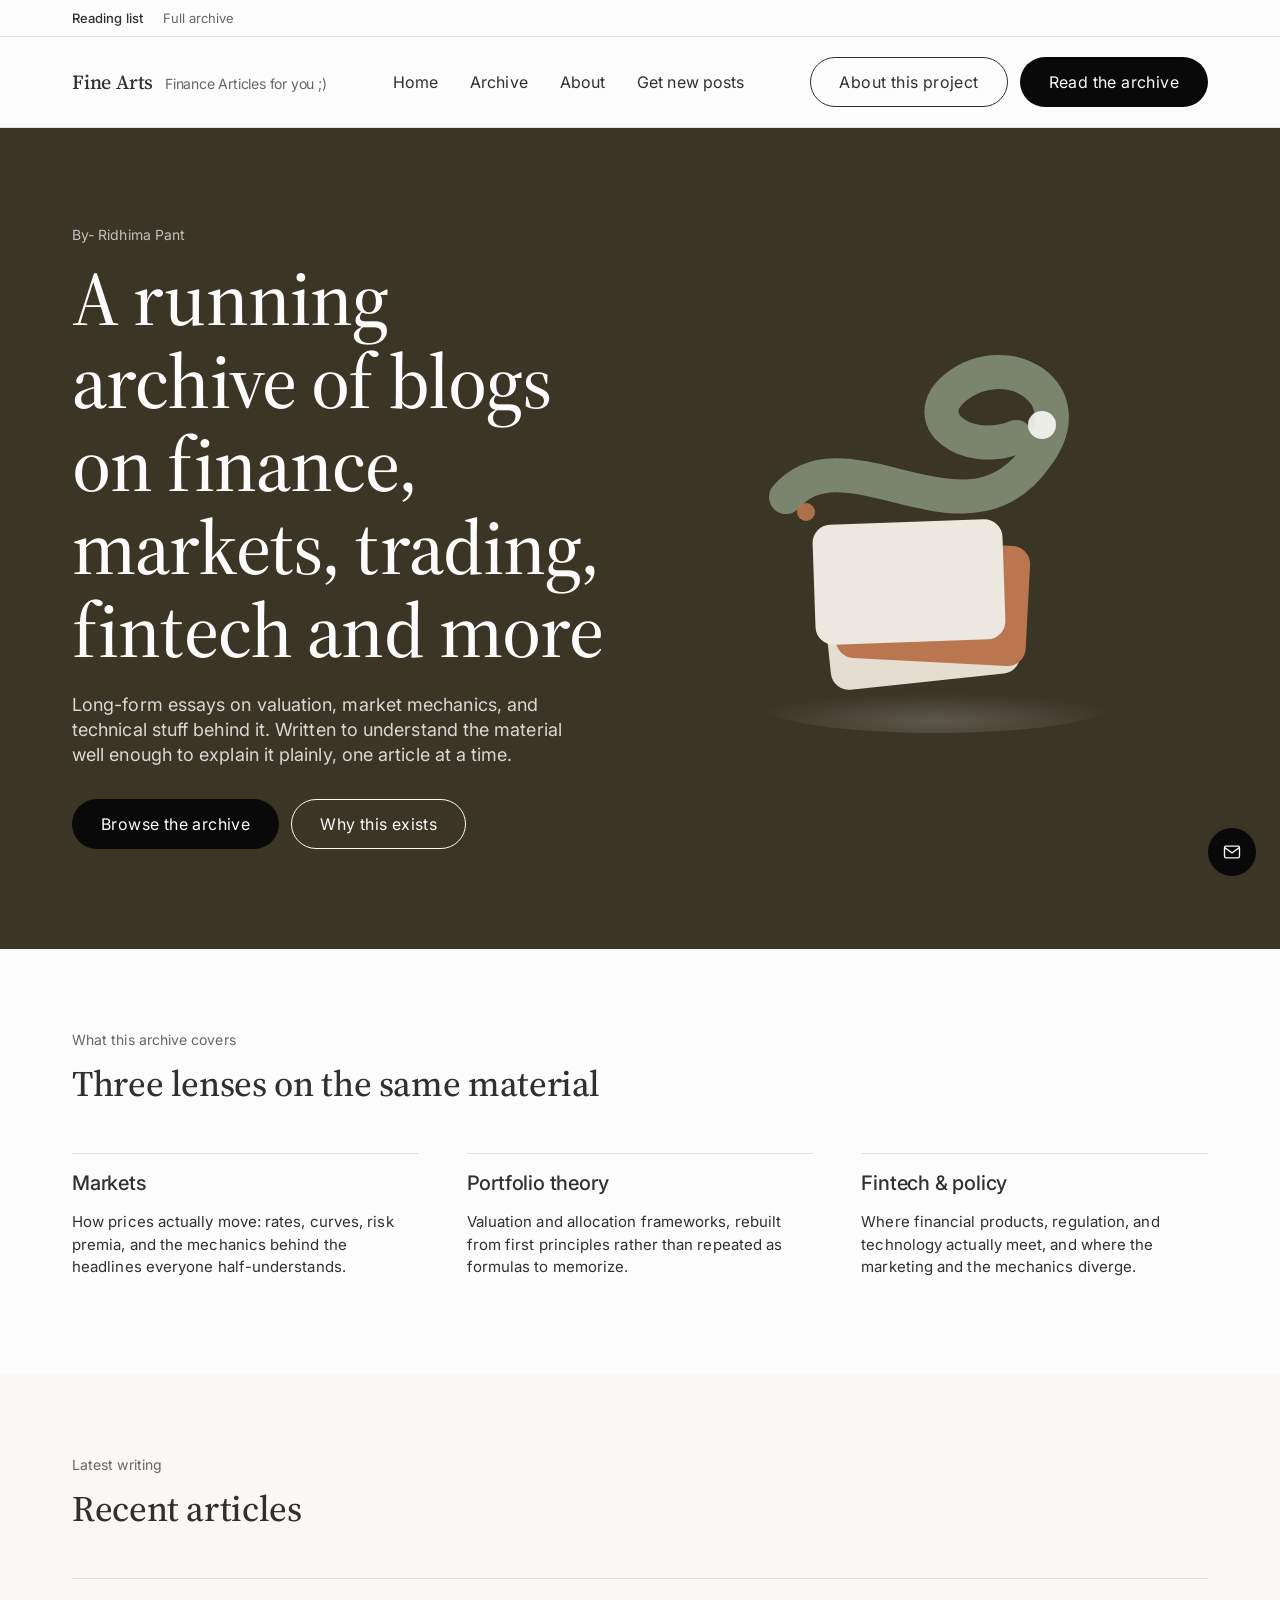
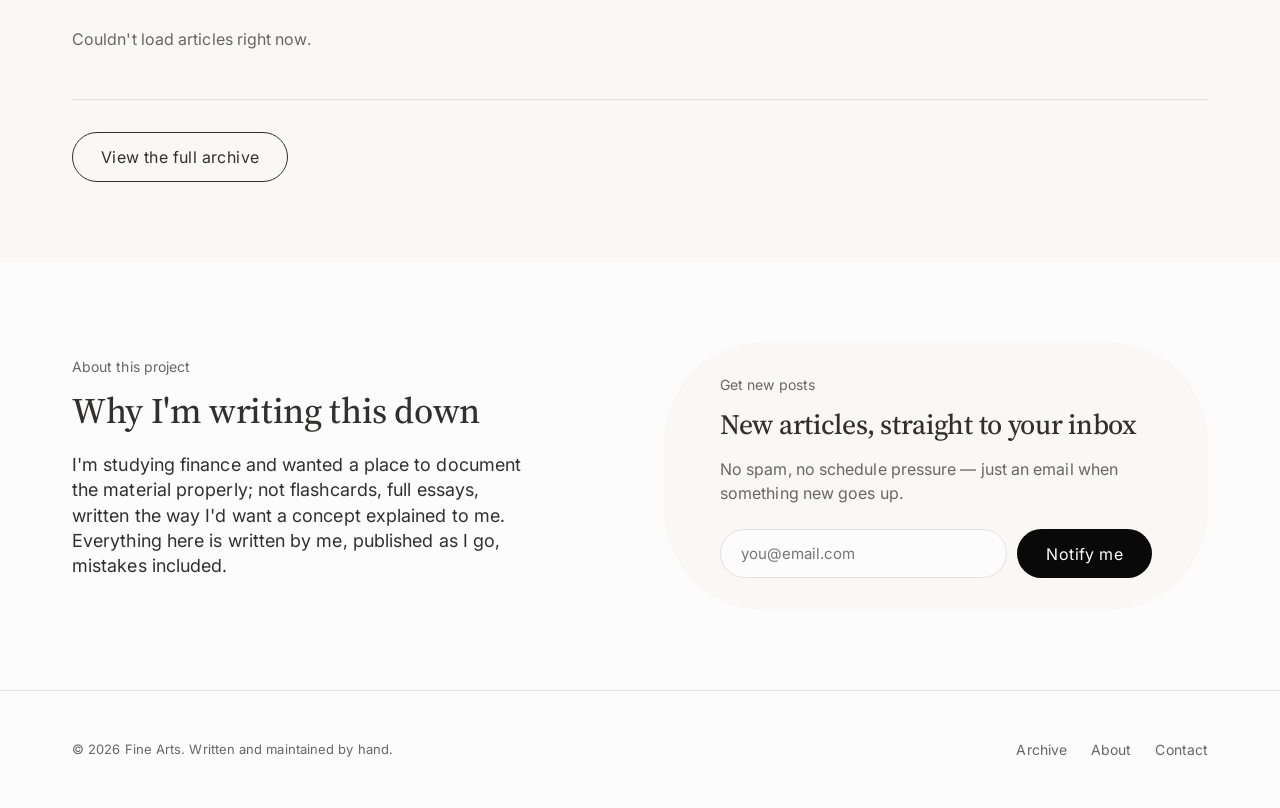
==== index.html @ 2cf6224a "Add files via upload" ====
<!DOCTYPE html>
<html lang="en">
<head>
<meta charset="UTF-8" />
<meta name="viewport" content="width=device-width, initial-scale=1.0" />
<title>Fine Arts</title>
<meta name="description" content="A running archive of blogs on finance, markets, and fintech. By Ridhima Pant" />
<link rel="stylesheet" href="css/style.css" />
</head>
<body>

<div class="utility-bar">
  <div class="wrap">
    <button aria-current="true">Reading list</button>
    <button onclick="location.href='articles.html'">Full archive</button>
  </div>
</div>

<header class="site-header">
  <div class="wrap">
    <a href="index.html" class="wordmark">Fine Arts<span> Finance Articles for you ;)</span></a>
    <nav class="main-nav">
      <a href="index.html">Home</a>
      <a href="articles.html">Archive</a>
      <a href="index.html#about">About</a>
      <a href="index.html#subscribe">Get new posts</a>
    </nav>
    <div class="header-ctas">
      <a class="pill pill-outline" href="index.html#about">About this project</a>
      <a class="pill pill-filled" href="articles.html">Read the archive</a>
    </div>
  </div>
</header>

<section class="hero">
  <div class="wrap">
    <div class="hero-copy">
      <p class="eyebrow">By- Ridhima Pant</p>
      <h1 class="display">A running archive of blogs on finance, markets, trading, fintech and more</h1>
      <p class="lead">Long-form essays on valuation, market mechanics, and technical stuff behind it. Written to understand the material well enough to explain it plainly, one article at a time.</p>
      <div class="hero-ctas">
        <a class="pill pill-filled" href="articles.html">Browse the archive</a>
        <a class="pill pill-outline-onlight" href="index.html#about">Why this exists</a>
      </div>
    </div>
    <div class="hero-art" aria-hidden="true">
      <svg viewBox="0 0 460 460" xmlns="http://www.w3.org/2000/svg">
        <defs>
          <radialGradient id="floorGlow" cx="50%" cy="78%" r="55%">
            <stop offset="0%" stop-color="#faf8f5" stop-opacity="0.18"/>
            <stop offset="100%" stop-color="#faf8f5" stop-opacity="0"/>
          </radialGradient>
        </defs>
        <ellipse cx="230" cy="400" rx="170" ry="26" fill="url(#floorGlow)"/>

        <!-- stacked card forms -->
        <g opacity="0.95">
          <rect x="120" y="255" width="190" height="120" rx="18" fill="#efe6da" transform="rotate(-6 215 315)"/>
          <rect x="132" y="235" width="190" height="120" rx="18" fill="#c17a52" transform="rotate(3 227 295)"/>
          <rect x="108" y="215" width="190" height="120" rx="18" fill="#f6f2ea" transform="rotate(-2 203 275)"/>
        </g>

        <!-- twisted ribbon -->
        <path d="M 80 190 C 140 120, 260 250, 330 150 C 380 85, 300 40, 250 80 C 210 112, 260 150, 310 130"
              fill="none" stroke="#8a9a7e" stroke-width="34" stroke-linecap="round" opacity="0.92"/>
        <path d="M 80 190 C 140 120, 260 250, 330 150 C 380 85, 300 40, 250 80 C 210 112, 260 150, 310 130"
              fill="none" stroke="#3a3525" stroke-width="34" stroke-linecap="round" opacity="0.12"/>

        <circle cx="336" cy="118" r="14" fill="#faf8f5" opacity="0.9"/>
        <circle cx="100" cy="205" r="9" fill="#c17a52" opacity="0.85"/>
      </svg>
    </div>
  </div>
</section>

<section class="section">
  <div class="wrap">
    <div class="section-head left">
      <p class="eyebrow">What this archive covers</p>
      <h2 class="heading">Three lenses on the same material</h2>
    </div>
    <div class="feature-row">
      <div class="feature-col">
        <h3>Markets</h3>
        <p>How prices actually move: rates, curves, risk premia, and the mechanics behind the headlines everyone half-understands.</p>
      </div>
      <div class="feature-col">
        <h3>Portfolio theory</h3>
        <p>Valuation and allocation frameworks, rebuilt from first principles rather than repeated as formulas to memorize.</p>
      </div>
      <div class="feature-col">
        <h3>Fintech &amp; policy</h3>
        <p>Where financial products, regulation, and technology actually meet,  and where the marketing and the mechanics diverge.</p>
      </div>
    </div>
  </div>
</section>

<section class="section section-cream">
  <div class="wrap">
    <div class="section-head left">
      <p class="eyebrow">Latest writing</p>
      <h2 class="heading">Recent articles</h2>
    </div>
    <div id="latest-articles" class="article-list">
      <div class="skeleton-line" style="width:60%"></div>
      <div class="skeleton-line" style="width:40%"></div>
      <div class="skeleton-line" style="width:50%"></div>
    </div>
    <div style="margin-top:32px;">
      <a class="pill pill-outline" href="articles.html">View the full archive</a>
    </div>
  </div>
</section>

<section class="section" id="about">
  <div class="wrap section-split">
    <div class="col-text">
      <p class="eyebrow">About this project</p>
      <h2 class="heading">Why I'm writing this down</h2>
      <p class="lead">I'm studying finance and wanted a place to document the material properly; not flashcards, full essays, written the way I'd want a concept explained to me. Everything here is written by me, published as I go, mistakes included.</p>
    </div>
    <div class="soft-card" id="subscribe">
      <p class="eyebrow" style="margin-bottom:8px;">Get new posts</p>
      <h3 class="serif" style="font-size:28px;">New articles, straight to your inbox</h3>
      <p class="muted" style="margin:12px 0 24px;">No spam, no schedule pressure — just an email when something new goes up.</p>
      <form onsubmit="event.preventDefault(); this.querySelector('button').textContent='Thanks, you are on the list';">
        <div style="display:flex; gap:10px; flex-wrap:wrap;">
          <input type="email" required placeholder="you@email.com" style="flex:1; min-width:180px; padding:14px 20px; border-radius:100px; border:1px solid var(--color-stone); font-family:var(--font-the-future); font-size:15px; background:var(--color-paper-white);"/>
          <button type="submit" class="pill pill-filled">Notify me</button>
        </div>
      </form>
    </div>
  </div>
</section>

<footer class="site-footer">
  <div class="wrap">
    <span class="footer-copy">© 2026 Fine Arts. Written and maintained by hand.</span>
    <nav class="footer-links">
      <a href="articles.html">Archive</a>
      <a href="index.html#about">About</a>
      <a href="pantridhima2323@gmail.com">Contact</a>
    </nav>
  </div>
</footer>

<button class="launcher" aria-label="Email me" onclick="location.href='pantridhima2323@gmail.com'">
  <svg viewBox="0 0 24 24" fill="none" stroke="currentColor" stroke-width="1.6"><path d="M3 6.5 12 13l9-6.5"/><rect x="3" y="5" width="18" height="14" rx="2"/></svg>
</button>

<script src="js/site.js"></script>
</body>
</html>
---- css/style.css ----
/* ==========================================================================
   Fine Arts : Finance Articles for you
   Design tokens ported 1:1 from the supplied style reference.
   Tiempos -> Source Serif 4 · The Future -> Inter · Wealthsimple Sans -> Inter (tracked)
   ========================================================================== */

@import url('https://fonts.googleapis.com/css2?family=Source+Serif+4:opsz,wght@8..60,400;8..60,500&family=Inter:wght@400;500&display=swap');

:root {
  /* Colors */
  --color-graphite-ink: #32302f;
  --color-paper-white: #fcfcfc;
  --color-linen-cream: #faf8f5;
  --color-fog-veil: #f1f0f0;
  --color-stone: #e4e2e1;
  --color-pebble: #686664;
  --color-onyx: #000000;
  --color-charcoal: #09090a;
  --color-bronze-field: #3a3525;

  /* Typography */
  --font-tiempos: 'Source Serif 4', 'PT Serif', Georgia, serif;
  --font-the-future: 'Inter', ui-sans-serif, system-ui, -apple-system, "Segoe UI", Roboto, sans-serif;
  --font-wealthsimple-sans: 'Inter', ui-sans-serif, system-ui, -apple-system, "Segoe UI", Roboto, sans-serif;

  --text-caption: 14px;
  --leading-caption: 1.4;
  --text-body: 16px;
  --leading-body: 1.5;
  --text-subheading: 18px;
  --leading-subheading: 1.4;
  --text-heading-sm: 20px;
  --leading-heading-sm: 1.3;
  --text-heading: 36px;
  --leading-heading: 1.2;
  --tracking-heading: -0.36px;
  --text-heading-lg: 56px;
  --leading-heading-lg: 1.1;
  --tracking-heading-lg: -0.56px;
  --text-display: 70px;
  --leading-display: 1.08;
  --tracking-display: -0.84px;

  /* Spacing */
  --spacing-4: 4px; --spacing-6: 6px; --spacing-8: 8px; --spacing-12: 12px;
  --spacing-15: 15px; --spacing-16: 16px; --spacing-20: 20px; --spacing-24: 24px;
  --spacing-32: 32px; --spacing-40: 40px; --spacing-48: 48px; --spacing-64: 64px;
  --spacing-73: 73px; --spacing-80: 80px; --spacing-128: 128px; --spacing-160: 160px;

  /* Layout */
  --page-max-width: 1200px;
  --section-gap: 80px;
  --card-padding: 32px;
  --element-gap: 16px;

  /* Radius */
  --radius-cards: 100px;
  --radius-badges: 1600px;
  --radius-inputs: 100px;
  --radius-buttons: 1600px;
  --radius-small: 12px;
}

* { box-sizing: border-box; }

html { scroll-behavior: smooth; }

body {
  margin: 0;
  background: var(--color-paper-white);
  color: var(--color-graphite-ink);
  font-family: var(--font-the-future);
  font-size: var(--text-body);
  line-height: var(--leading-body);
  letter-spacing: 0.005em;
  -webkit-font-smoothing: antialiased;
}

img, svg { max-width: 100%; display: block; }

a { color: inherit; text-decoration: none; }

.wrap {
  max-width: var(--page-max-width);
  margin: 0 auto;
  padding: 0 32px;
}

/* ---------- Typography ---------- */

h1, h2, h3, .serif {
  font-family: var(--font-tiempos);
  font-weight: 500;
  letter-spacing: -0.01em;
  margin: 0;
  color: var(--color-graphite-ink);
}

.display   { font-size: var(--text-display); line-height: var(--leading-display); letter-spacing: var(--tracking-display); }
.heading-lg{ font-size: var(--text-heading-lg); line-height: var(--leading-heading-lg); letter-spacing: var(--tracking-heading-lg); }
.heading   { font-size: var(--text-heading); line-height: var(--leading-heading); letter-spacing: var(--tracking-heading); }

.eyebrow {
  font-family: var(--font-the-future);
  font-size: var(--text-caption);
  letter-spacing: 0.005em;
  color: var(--color-pebble);
  margin: 0 0 12px;
}

.lead {
  font-family: var(--font-the-future);
  font-size: var(--text-subheading);
  line-height: var(--leading-subheading);
  color: var(--color-graphite-ink);
}

.muted { color: var(--color-pebble); }

/* ---------- Buttons ---------- */

.pill {
  display: inline-flex;
  align-items: center;
  justify-content: center;
  gap: 8px;
  font-family: var(--font-wealthsimple-sans);
  font-size: 16px;
  letter-spacing: 0.025em;
  padding: 12px 28px;
  border-radius: var(--radius-buttons);
  border: 1px solid transparent;
  cursor: pointer;
  white-space: nowrap;
  transition: opacity 0.15s ease, background-color 0.15s ease;
}

.pill-filled {
  background: var(--color-charcoal);
  color: var(--color-paper-white);
}
.pill-filled:hover { opacity: 0.85; }

.pill-outline {
  background: transparent;
  border-color: var(--color-graphite-ink);
  color: var(--color-graphite-ink);
}
.pill-outline:hover { background: var(--color-fog-veil); }

.pill-outline-onlight {
  background: transparent;
  border-color: var(--color-paper-white);
  color: var(--color-paper-white);
}
.pill-outline-onlight:hover { background: rgba(252,252,252,0.1); }

.pill-ghost {
  background: var(--color-linen-cream);
  color: var(--color-graphite-ink);
  border-color: transparent;
}
.pill-ghost:hover { background: var(--color-fog-veil); }

.tag {
  display: inline-block;
  font-family: var(--font-the-future);
  font-size: 13px;
  letter-spacing: 0.005em;
  color: var(--color-pebble);
  border: 1px solid var(--color-stone);
  border-radius: var(--radius-badges);
  padding: 5px 14px;
}

/* ---------- Top bar ---------- */

.utility-bar {
  border-bottom: 1px solid var(--color-stone);
}
.utility-bar .wrap {
  display: flex;
  gap: 20px;
  padding-top: 10px;
  padding-bottom: 10px;
  font-size: 13px;
  color: var(--color-pebble);
}
.utility-bar button {
  background: none;
  border: none;
  font-family: var(--font-the-future);
  font-size: 13px;
  letter-spacing: 0.005em;
  color: var(--color-pebble);
  cursor: pointer;
  padding: 0;
}
.utility-bar button[aria-current="true"] {
  color: var(--color-graphite-ink);
  font-weight: 500;
}

.site-header {
  background: var(--color-paper-white);
  border-bottom: 1px solid var(--color-stone);
}
.site-header .wrap {
  display: flex;
  align-items: center;
  justify-content: space-between;
  padding-top: 20px;
  padding-bottom: 20px;
}
.wordmark {
  font-family: var(--font-tiempos);
  font-weight: 500;
  font-size: 20px;
  letter-spacing: -0.01em;
  color: var(--color-graphite-ink);
}
.wordmark span { color: var(--color-pebble); font-family: var(--font-the-future); font-weight: 400; font-size: 14px; margin-left: 8px; }

.main-nav {
  display: flex;
  align-items: center;
  gap: 32px;
}
.main-nav a {
  font-size: 16px;
  color: var(--color-graphite-ink);
}
.main-nav a:hover { color: var(--color-pebble); }

.header-ctas { display: flex; gap: 12px; align-items: center; }

.nav-toggle { display: none; }

/* ---------- Hero ---------- */

.hero {
  background: var(--color-bronze-field);
  padding: 96px 0 100px;
  position: relative;
  overflow: hidden;
}
.hero .wrap {
  display: grid;
  grid-template-columns: 1fr 1fr;
  gap: 48px;
  align-items: center;
}
.hero-copy .eyebrow { color: rgba(252,252,252,0.7); }
.hero-copy h3 { color: var(--color-paper-white); }
.hero-copy p.lead { color: rgba(252,252,252,0.82); margin-top: 20px; max-width: 46ch; }
.hero-ctas { margin-top: 32px; display: flex; gap: 12px; flex-wrap: wrap; }
.hero-copy h1 {
    color: var(--color-paper-white);
    font-size: clamp(3.5rem, 6vw, 5rem);
}
.hero-art { display: flex; justify-content: center; align-items: center; }
.hero-art svg { width: 100%; height: auto; max-width: 460px; }

/* ---------- Sections ---------- */

.section { padding: var(--section-gap) 0; }
.section-cream { background: var(--color-linen-cream); }

.section-split {
  display: grid;
  grid-template-columns: 1fr 1fr;
  gap: 48px;
  align-items: center;
}
.section-split .col-text { max-width: 46ch; }
.section-split .col-text p.lead { margin-top: 20px; }
.section-split .col-text .pill { margin-top: 32px; }

.section-head {
  max-width: 640px;
  margin: 0 auto 48px;
  text-align: center;
}
.section-head.left { text-align: left; margin-left: 0; }

/* three column feature row */
.feature-row {
  display: grid;
  grid-template-columns: repeat(3, 1fr);
  gap: 48px;
}
.feature-col {
  padding-top: 16px;
  border-top: 1px solid var(--color-stone);
}
.feature-col h3 {
  font-family: var(--font-the-future);
  font-weight: 500;
  font-size: var(--text-heading-sm);
  line-height: var(--leading-heading-sm);
  color: var(--color-white-ink);
  margin-bottom: 10px;
}
.feature-col p { color: var(--color-graphite-ink); font-size: 15px; }

/* article list — editorial hairline list, no cards */
.article-list { margin-top: 8px; }
.article-row {
  display: grid;
  grid-template-columns: 110px 1fr auto;
  gap: 24px;
  align-items: baseline;
  padding: 28px 0;
  border-top: 1px solid var(--color-stone);
}
.article-list .article-row:last-child { border-bottom: 1px solid var(--color-stone); }
.article-row .date {
  font-size: 13px;
  color: var(--color-pebble);
  white-space: nowrap;
}
.article-row .meta {
  display: flex;
  align-items: baseline;
  gap: 12px;
  margin-bottom: 8px;
}
.article-row h3 {
  font-family: var(--font-tiempos);
  font-size: 24px;
  line-height: 1.25;
  font-weight: 500;
  letter-spacing: -0.01em;
}
.article-row .excerpt {
  color: var(--color-pebble);
  font-size: 15px;
  max-width: 62ch;
  margin-top: 6px;
}
.article-row a.title-link:hover { color: var(--color-pebble); }
.article-row .read-time {
  font-size: 13px;
  color: var(--color-pebble);
  white-space: nowrap;
  align-self: center;
}

.empty-state {
  padding: 48px 0;
  color: var(--color-pebble);
  border-top: 1px solid var(--color-stone);
  border-bottom: 1px solid var(--color-stone);
}

/* filters */
.filters { display: flex; gap: 10px; flex-wrap: wrap; margin-bottom: 40px; }
.filter-btn {
  font-family: var(--font-wealthsimple-sans);
  font-size: 14px;
  letter-spacing: 0.02em;
  padding: 8px 18px;
  border-radius: var(--radius-badges);
  border: 1px solid var(--color-stone);
  background: transparent;
  color: var(--color-graphite-ink);
  cursor: pointer;
}
.filter-btn[aria-pressed="true"] {
  background: var(--color-charcoal);
  border-color: var(--color-charcoal);
  color: var(--color-paper-white);
}

/* soft card (used sparingly — about card, newsletter) */
.soft-card {
  background: var(--color-linen-cream);
  border-radius: var(--radius-cards);
  padding: var(--card-padding) 56px;
}

/* footer */
.site-footer {
  border-top: 1px solid var(--color-stone);
  padding: 48px 0;
}
.site-footer .wrap {
  display: flex;
  justify-content: space-between;
  align-items: center;
  flex-wrap: wrap;
  gap: 16px;
}
.footer-links { display: flex; gap: 24px; }
.footer-links a { font-size: 14px; color: var(--color-pebble); }
.footer-links a:hover { color: var(--color-graphite-ink); }
.footer-copy { font-size: 13px; color: var(--color-pebble); }

/* chat-style floating "email me" launcher, per the reference chat bubble component */
.launcher {
  position: fixed;
  bottom: 24px;
  right: 24px;
  width: 48px;
  height: 48px;
  border-radius: 50%;
  background: var(--color-charcoal);
  color: var(--color-paper-white);
  display: flex;
  align-items: center;
  justify-content: center;
  box-shadow: none;
  border: none;
  cursor: pointer;
  z-index: 40;
}
.launcher svg { width: 20px; height: 20px; }

/* ---------- Article page ---------- */

.article-header {
  padding: 64px 0 40px;
  border-bottom: 1px solid var(--color-stone);
}
.article-header .wrap { max-width: 760px; }
.article-header .eyebrow { display: flex; gap: 12px; align-items: center; }
.article-header h1 { margin-top: 16px; }
.article-header .byline { margin-top: 24px; color: var(--color-pebble); font-size: 14px; }

.article-body {
  max-width: 760px;
  margin: 0 auto;
  padding: 56px 32px 96px;
  font-size: 18px;
  line-height: 1.7;
}
.article-body h2 {
  font-size: 32px;
  line-height: 1.2;
  letter-spacing: -0.02em;
  margin-top: 56px;
  margin-bottom: 20px;
}
.article-body h3 {
  font-family: var(--font-the-future);
  font-weight: 500;
  font-size: 20px;
  margin-top: 40px;
  margin-bottom: 12px;
}
.article-body p { margin: 0 0 22px; color: var(--color-graphite-ink); }
.article-body ul, .article-body ol { padding-left: 22px; margin-bottom: 22px; }
.article-body li { margin-bottom: 8px; }
.article-body blockquote {
  margin: 32px 0;
  padding-left: 24px;
  border-left: 2px solid var(--color-stone);
  font-family: var(--font-tiempos);
  font-size: 22px;
  line-height: 1.4;
  color: var(--color-graphite-ink);
}
.article-body code {
  background: var(--color-fog-veil);
  padding: 2px 6px;
  border-radius: 4px;
  font-size: 15px;
}
.article-body a { text-decoration: underline; text-underline-offset: 3px; }
.article-body hr { border: none; border-top: 1px solid var(--color-stone); margin: 48px 0; }

.article-footer-nav {
  max-width: 760px;
  margin: 0 auto;
  padding: 0 32px 80px;
  display: flex;
  justify-content: space-between;
}

/* loading / skeleton */
.skeleton-line {
  height: 14px;
  background: var(--color-fog-veil);
  border-radius: 8px;
  margin-bottom: 10px;
}

/* ---------- Responsive ---------- */

@media (max-width: 900px) {
  .display { font-size: 48px; }
  .heading-lg { font-size: 40px; }
  .hero .wrap, .section-split, .feature-row { grid-template-columns: 1fr; }
  .hero-art { order: -1; }
  .main-nav, .header-ctas .pill-outline { display: none; }
  .article-row { grid-template-columns: 1fr; gap: 6px; }
  .article-row .date { order: -1; }
  .article-row .read-time { justify-self: start; }
  .soft-card { padding: 32px; }
}

@media (prefers-reduced-motion: reduce) {
  html { scroll-behavior: auto; }
  * { transition: none !important; animation: none !important; }
}
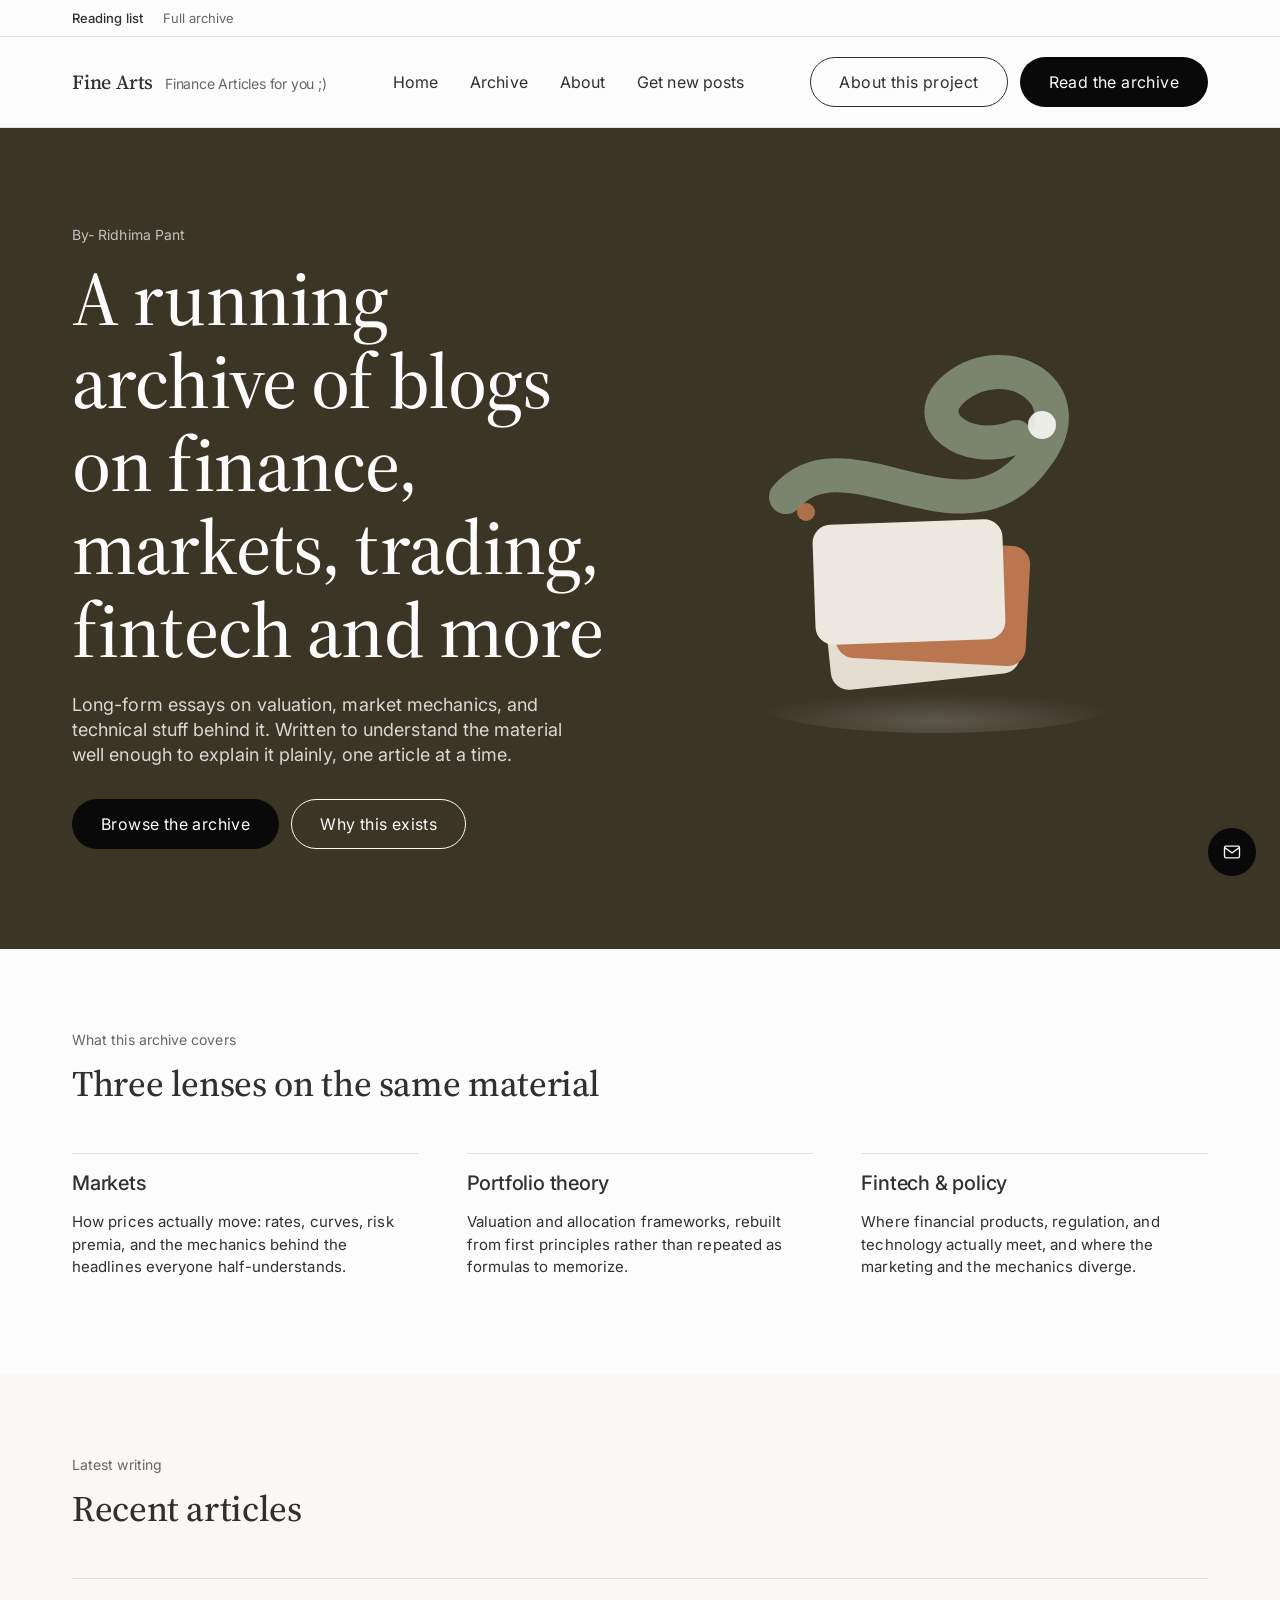
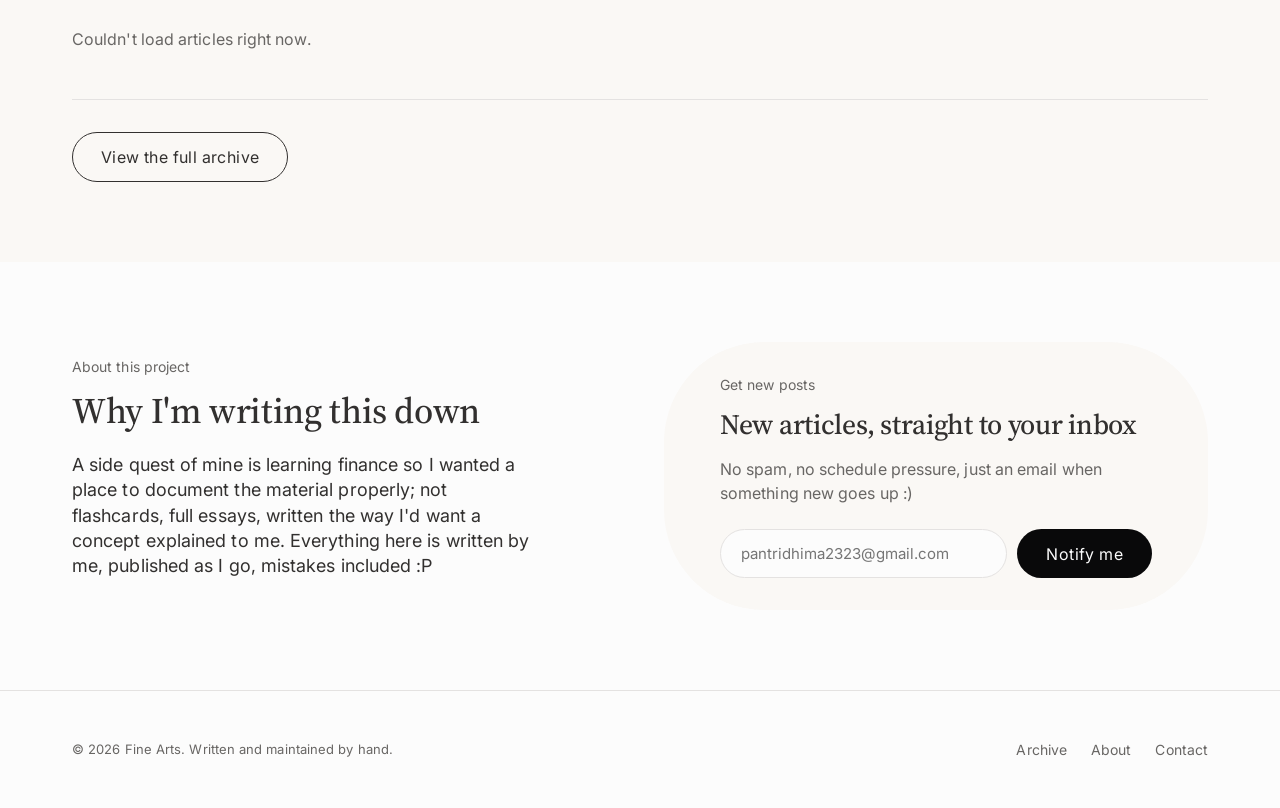
==== commit e63721a9: "Update index.html" ====
--- a/index.html
+++ b/index.html
@@ -118,15 +118,15 @@
     <div class="col-text">
       <p class="eyebrow">About this project</p>
       <h2 class="heading">Why I'm writing this down</h2>
-      <p class="lead">I'm studying finance and wanted a place to document the material properly; not flashcards, full essays, written the way I'd want a concept explained to me. Everything here is written by me, published as I go, mistakes included.</p>
+      <p class="lead">A side quest of mine is learning finance so I wanted a place to document the material properly; not flashcards, full essays, written the way I'd want a concept explained to me. Everything here is written by me, published as I go, mistakes included :P</p>
     </div>
     <div class="soft-card" id="subscribe">
       <p class="eyebrow" style="margin-bottom:8px;">Get new posts</p>
       <h3 class="serif" style="font-size:28px;">New articles, straight to your inbox</h3>
-      <p class="muted" style="margin:12px 0 24px;">No spam, no schedule pressure — just an email when something new goes up.</p>
+      <p class="muted" style="margin:12px 0 24px;">No spam, no schedule pressure, just an email when something new goes up :)</p>
       <form onsubmit="event.preventDefault(); this.querySelector('button').textContent='Thanks, you are on the list';">
         <div style="display:flex; gap:10px; flex-wrap:wrap;">
-          <input type="email" required placeholder="you@email.com" style="flex:1; min-width:180px; padding:14px 20px; border-radius:100px; border:1px solid var(--color-stone); font-family:var(--font-the-future); font-size:15px; background:var(--color-paper-white);"/>
+          <input type="email" required placeholder="pantridhima2323@gmail.com" style="flex:1; min-width:180px; padding:14px 20px; border-radius:100px; border:1px solid var(--color-stone); font-family:var(--font-the-future); font-size:15px; background:var(--color-paper-white);"/>
           <button type="submit" class="pill pill-filled">Notify me</button>
         </div>
       </form>
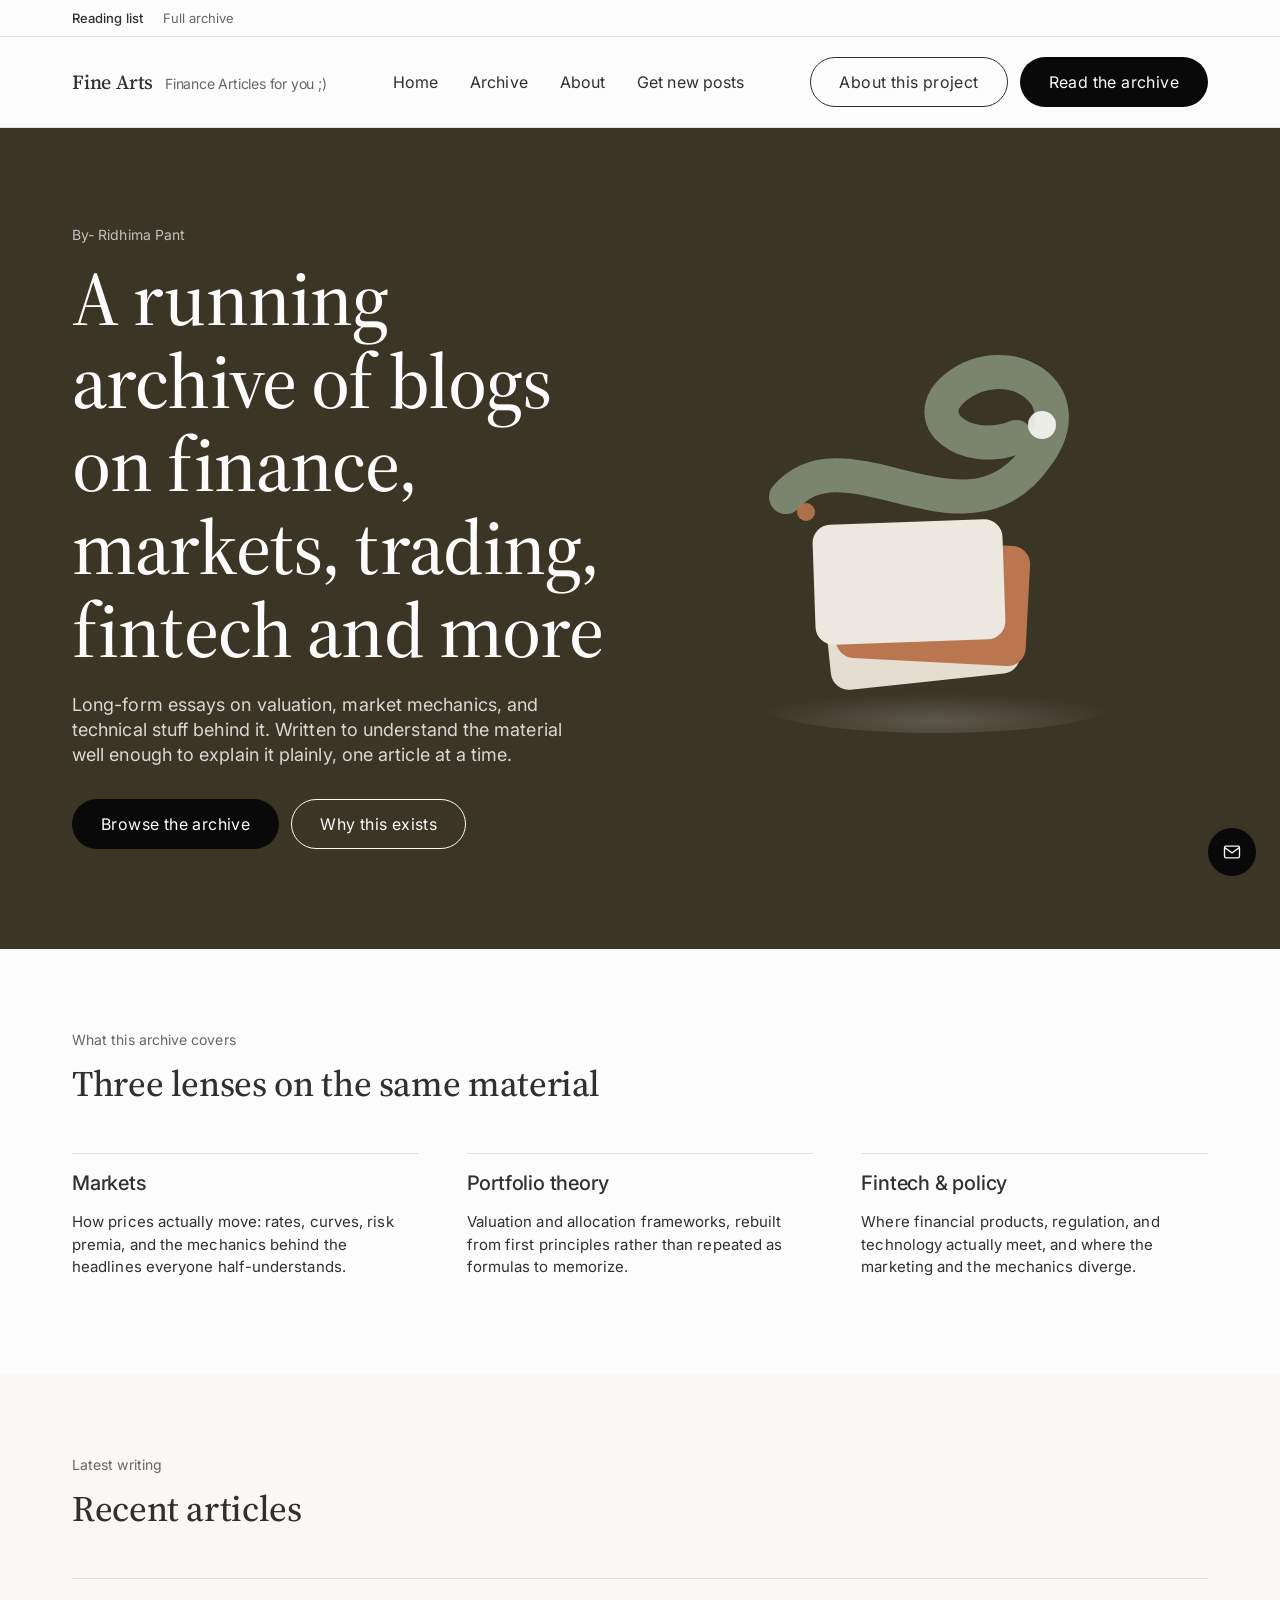
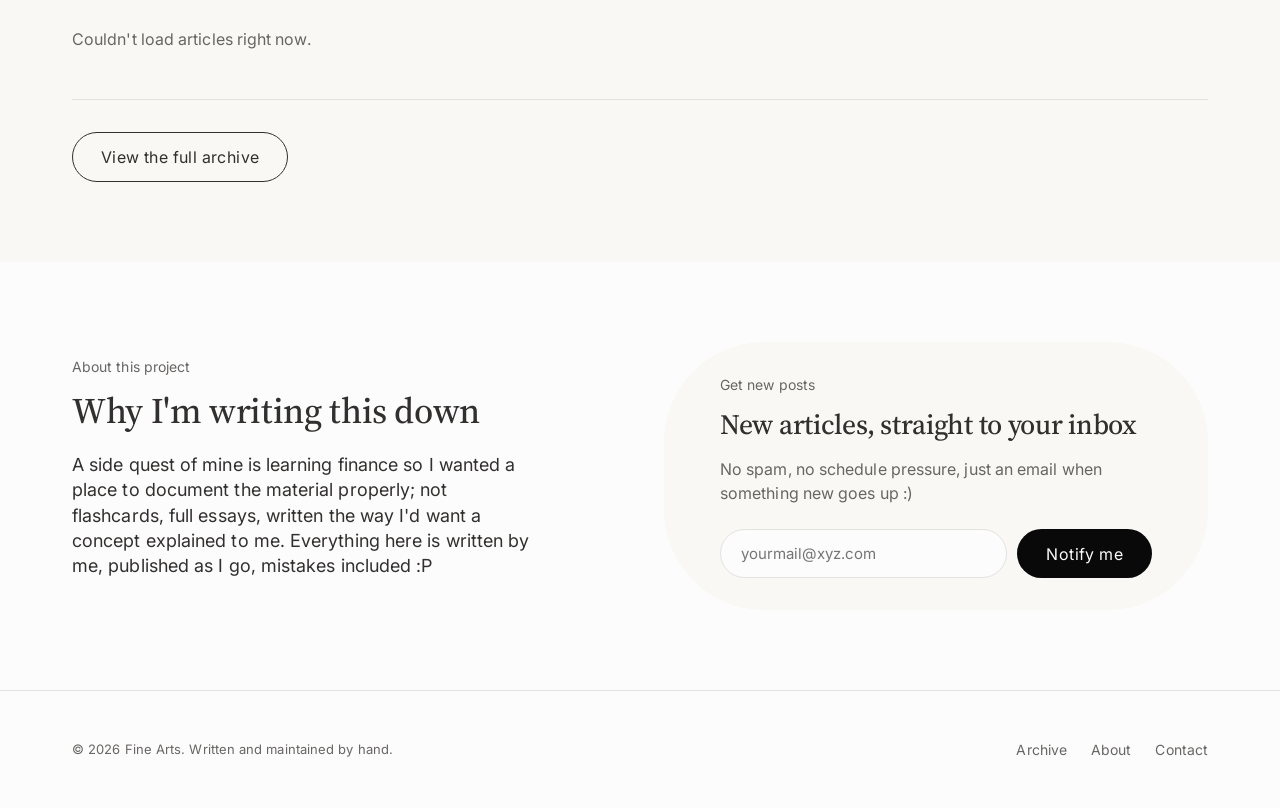
==== commit c6980018: "Update index.html" ====
--- a/index.html
+++ b/index.html
@@ -126,7 +126,7 @@
       <p class="muted" style="margin:12px 0 24px;">No spam, no schedule pressure, just an email when something new goes up :)</p>
       <form onsubmit="event.preventDefault(); this.querySelector('button').textContent='Thanks, you are on the list';">
         <div style="display:flex; gap:10px; flex-wrap:wrap;">
-          <input type="email" required placeholder="pantridhima2323@gmail.com" style="flex:1; min-width:180px; padding:14px 20px; border-radius:100px; border:1px solid var(--color-stone); font-family:var(--font-the-future); font-size:15px; background:var(--color-paper-white);"/>
+          <input type="email" required placeholder="yourmail@xyz.com" style="flex:1; min-width:180px; padding:14px 20px; border-radius:100px; border:1px solid var(--color-stone); font-family:var(--font-the-future); font-size:15px; background:var(--color-paper-white);"/>
           <button type="submit" class="pill pill-filled">Notify me</button>
         </div>
       </form>
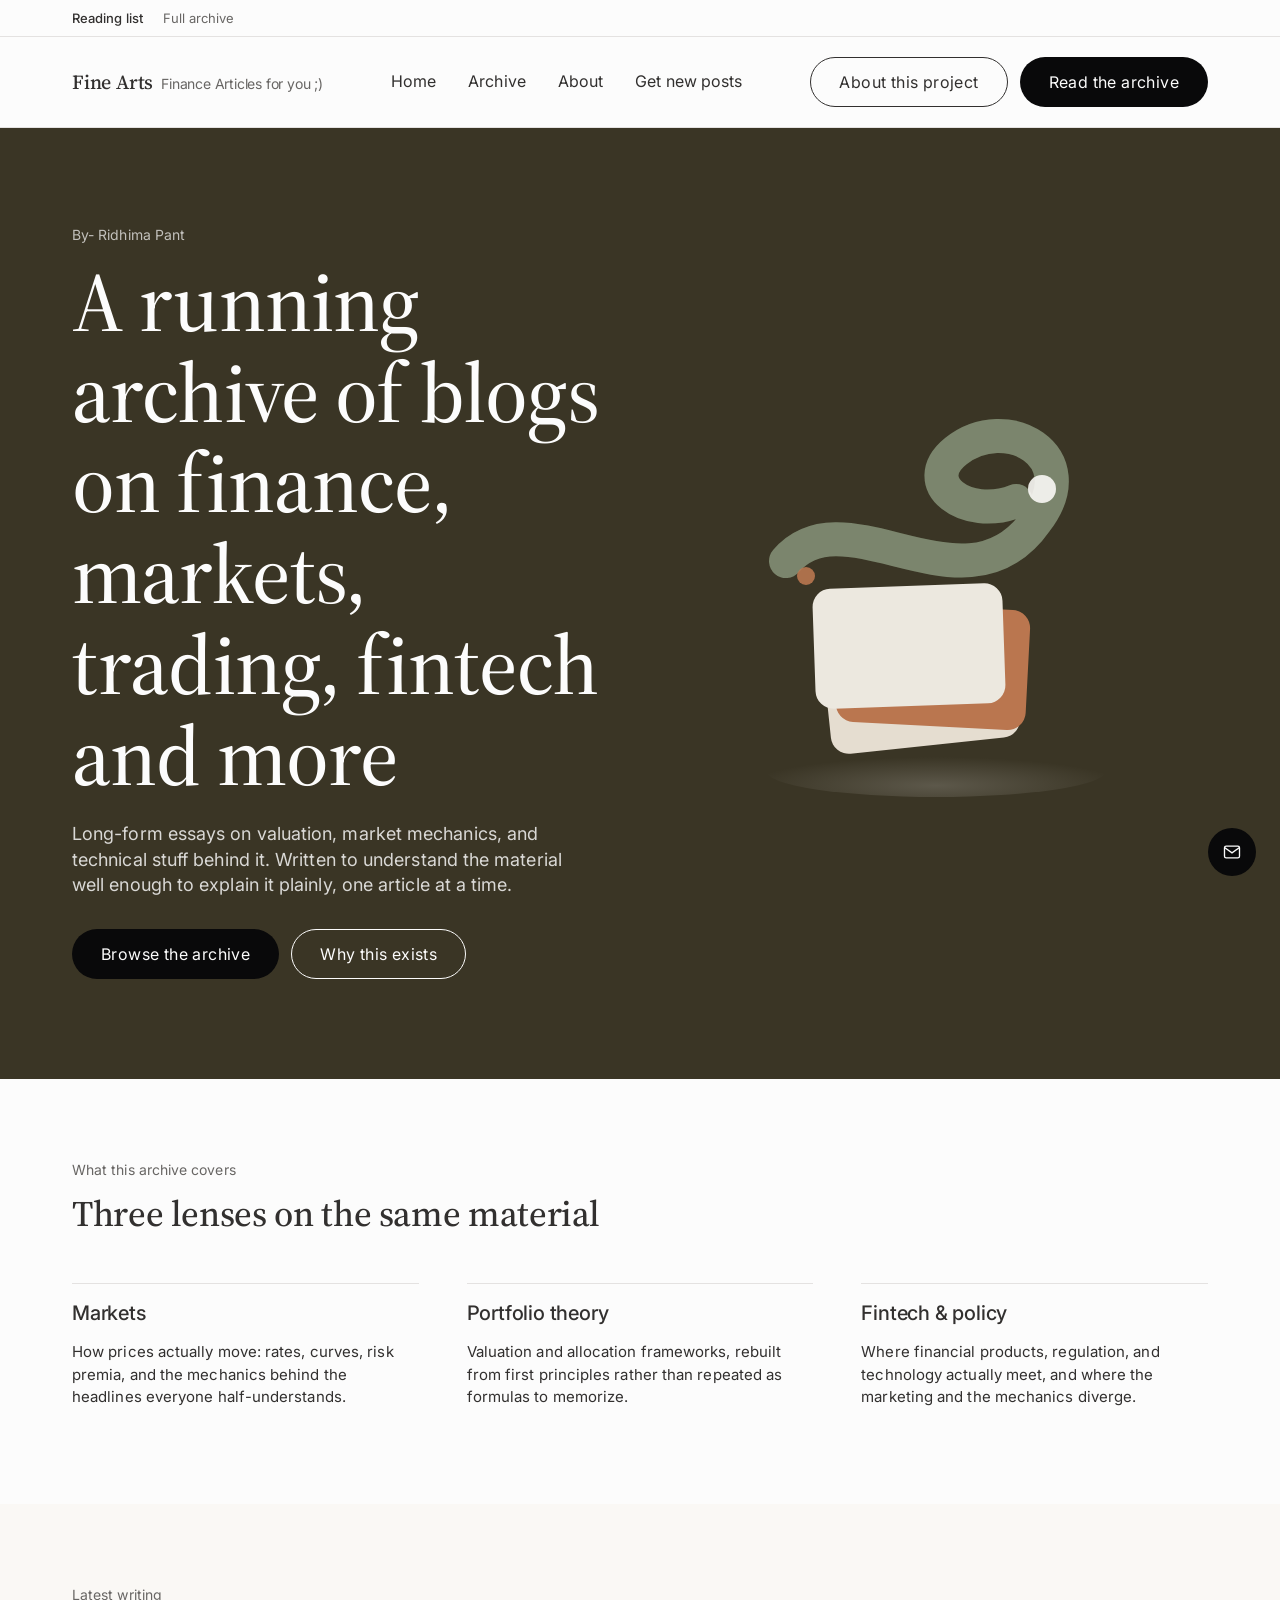
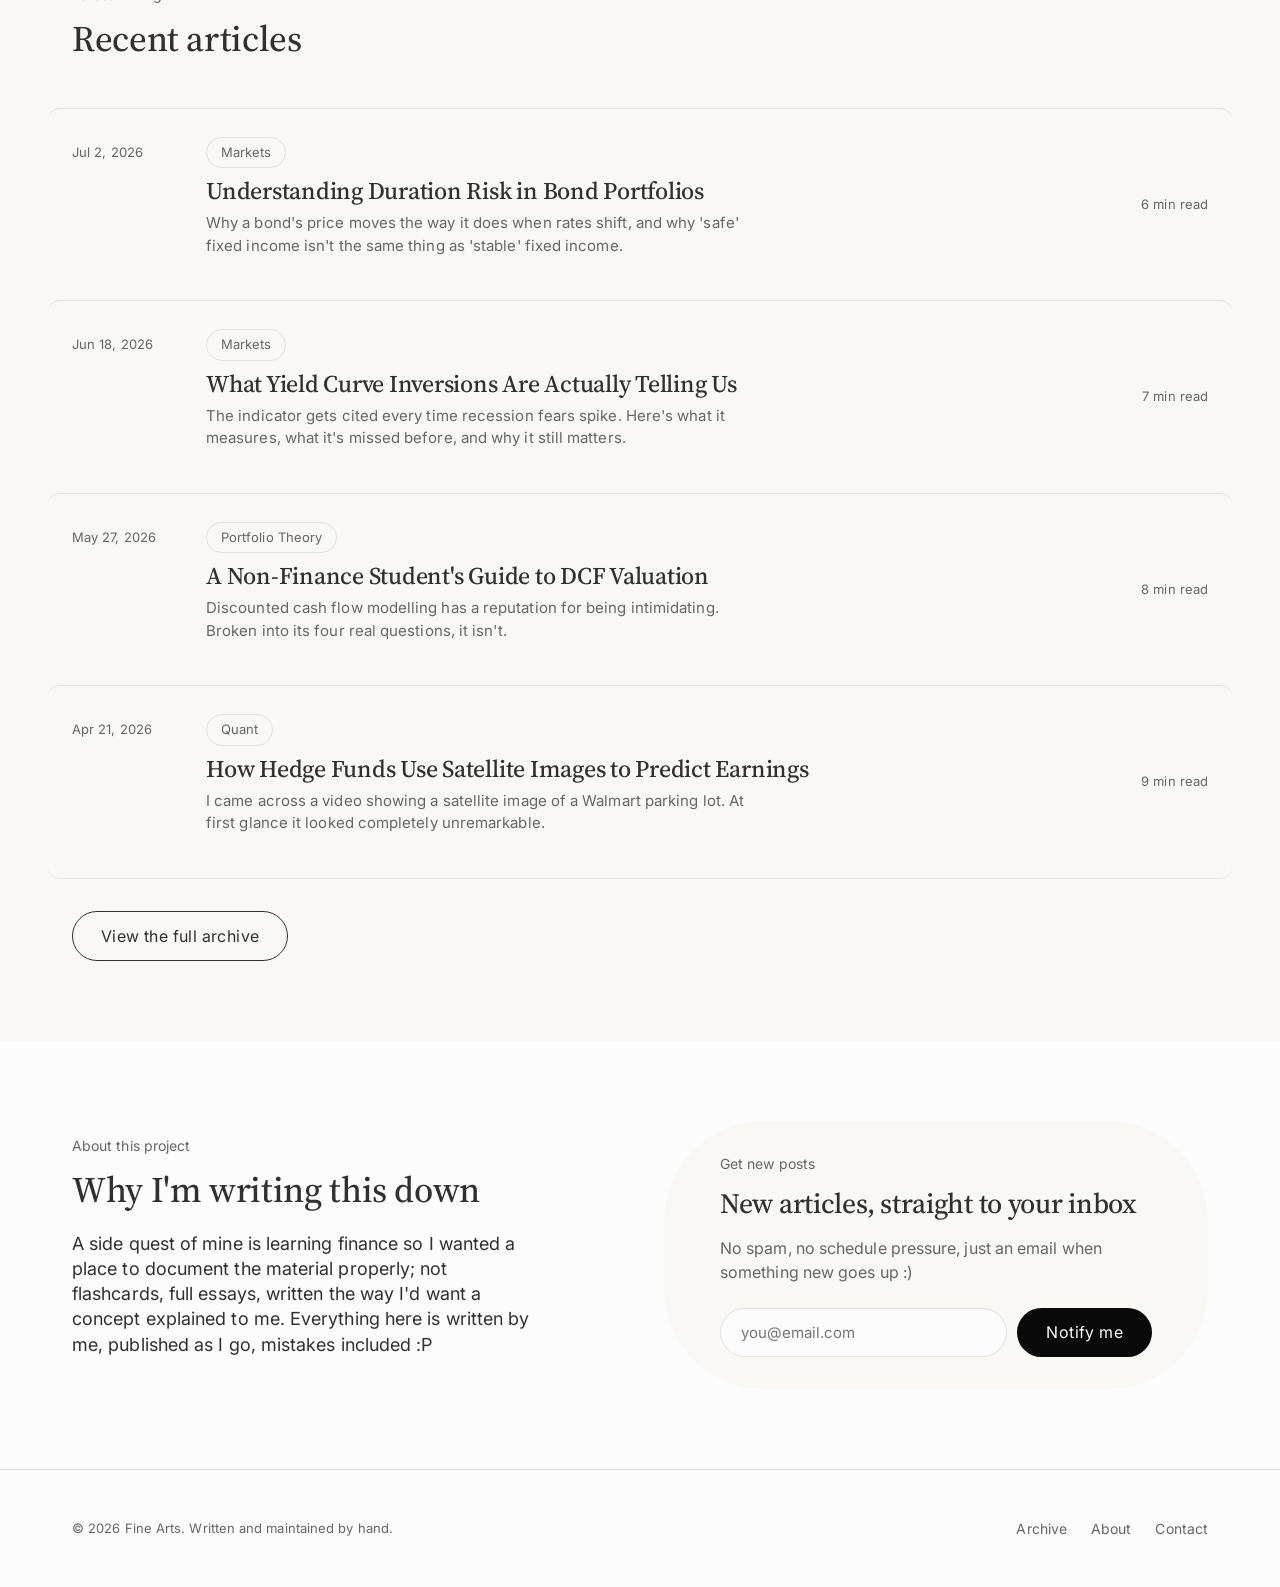
==== commit e6e1ed82: "Add files via upload" ====
--- a/index.html
+++ b/index.html
@@ -18,7 +18,7 @@
 
 <header class="site-header">
   <div class="wrap">
-    <a href="index.html" class="wordmark">Fine Arts<span> Finance Articles for you ;)</span></a>
+    <a href="index.html" class="wordmark">Fine Arts<span>Finance Articles for you ;)</span></a>
     <nav class="main-nav">
       <a href="index.html">Home</a>
       <a href="articles.html">Archive</a>
@@ -54,20 +54,21 @@
         <ellipse cx="230" cy="400" rx="170" ry="26" fill="url(#floorGlow)"/>
 
         <!-- stacked card forms -->
-        <g opacity="0.95">
+        <g class="cards-group" opacity="0.95">
           <rect x="120" y="255" width="190" height="120" rx="18" fill="#efe6da" transform="rotate(-6 215 315)"/>
           <rect x="132" y="235" width="190" height="120" rx="18" fill="#c17a52" transform="rotate(3 227 295)"/>
           <rect x="108" y="215" width="190" height="120" rx="18" fill="#f6f2ea" transform="rotate(-2 203 275)"/>
         </g>
 
         <!-- twisted ribbon -->
-        <path d="M 80 190 C 140 120, 260 250, 330 150 C 380 85, 300 40, 250 80 C 210 112, 260 150, 310 130"
-              fill="none" stroke="#8a9a7e" stroke-width="34" stroke-linecap="round" opacity="0.92"/>
-        <path d="M 80 190 C 140 120, 260 250, 330 150 C 380 85, 300 40, 250 80 C 210 112, 260 150, 310 130"
-              fill="none" stroke="#3a3525" stroke-width="34" stroke-linecap="round" opacity="0.12"/>
-
-        <circle cx="336" cy="118" r="14" fill="#faf8f5" opacity="0.9"/>
-        <circle cx="100" cy="205" r="9" fill="#c17a52" opacity="0.85"/>
+        <g class="ribbon-group">
+          <path d="M 80 190 C 140 120, 260 250, 330 150 C 380 85, 300 40, 250 80 C 210 112, 260 150, 310 130"
+                fill="none" stroke="#8a9a7e" stroke-width="34" stroke-linecap="round" opacity="0.92"/>
+          <path d="M 80 190 C 140 120, 260 250, 330 150 C 380 85, 300 40, 250 80 C 210 112, 260 150, 310 130"
+                fill="none" stroke="#3a3525" stroke-width="34" stroke-linecap="round" opacity="0.12"/>
+          <circle cx="336" cy="118" r="14" fill="#faf8f5" opacity="0.9"/>
+          <circle cx="100" cy="205" r="9" fill="#c17a52" opacity="0.85"/>
+        </g>
       </svg>
     </div>
   </div>
@@ -75,11 +76,11 @@
 
 <section class="section">
   <div class="wrap">
-    <div class="section-head left">
+    <div class="section-head left reveal">
       <p class="eyebrow">What this archive covers</p>
       <h2 class="heading">Three lenses on the same material</h2>
     </div>
-    <div class="feature-row">
+    <div class="feature-row reveal">
       <div class="feature-col">
         <h3>Markets</h3>
         <p>How prices actually move: rates, curves, risk premia, and the mechanics behind the headlines everyone half-understands.</p>
@@ -90,7 +91,7 @@
       </div>
       <div class="feature-col">
         <h3>Fintech &amp; policy</h3>
-        <p>Where financial products, regulation, and technology actually meet,  and where the marketing and the mechanics diverge.</p>
+        <p>Where financial products, regulation, and technology actually meet, and where the marketing and the mechanics diverge.</p>
       </div>
     </div>
   </div>
@@ -98,11 +99,11 @@
 
 <section class="section section-cream">
   <div class="wrap">
-    <div class="section-head left">
+    <div class="section-head left reveal">
       <p class="eyebrow">Latest writing</p>
       <h2 class="heading">Recent articles</h2>
     </div>
-    <div id="latest-articles" class="article-list">
+    <div id="latest-articles" class="article-list reveal">
       <div class="skeleton-line" style="width:60%"></div>
       <div class="skeleton-line" style="width:40%"></div>
       <div class="skeleton-line" style="width:50%"></div>
@@ -114,7 +115,7 @@
 </section>
 
 <section class="section" id="about">
-  <div class="wrap section-split">
+  <div class="wrap section-split reveal">
     <div class="col-text">
       <p class="eyebrow">About this project</p>
       <h2 class="heading">Why I'm writing this down</h2>
@@ -126,7 +127,7 @@
       <p class="muted" style="margin:12px 0 24px;">No spam, no schedule pressure, just an email when something new goes up :)</p>
       <form onsubmit="event.preventDefault(); this.querySelector('button').textContent='Thanks, you are on the list';">
         <div style="display:flex; gap:10px; flex-wrap:wrap;">
-          <input type="email" required placeholder="yourmail@xyz.com" style="flex:1; min-width:180px; padding:14px 20px; border-radius:100px; border:1px solid var(--color-stone); font-family:var(--font-the-future); font-size:15px; background:var(--color-paper-white);"/>
+          <input type="email" required placeholder="you@email.com" style="flex:1; min-width:180px; padding:14px 20px; border-radius:100px; border:1px solid var(--color-stone); font-family:var(--font-the-future); font-size:15px; background:var(--color-paper-white);"/>
           <button type="submit" class="pill pill-filled">Notify me</button>
         </div>
       </form>
@@ -140,12 +141,12 @@
     <nav class="footer-links">
       <a href="articles.html">Archive</a>
       <a href="index.html#about">About</a>
-      <a href="pantridhima2323@gmail.com">Contact</a>
+      <a href="mailto:pantridhima2323@gmail.com">Contact</a>
     </nav>
   </div>
 </footer>
 
-<button class="launcher" aria-label="Email me" onclick="location.href='pantridhima2323@gmail.com'">
+<button class="launcher" aria-label="Email me" onclick="location.href='mailto:pantridhima2323@gmail.com'">
   <svg viewBox="0 0 24 24" fill="none" stroke="currentColor" stroke-width="1.6"><path d="M3 6.5 12 13l9-6.5"/><rect x="3" y="5" width="18" height="14" rx="2"/></svg>
 </button>
 
--- a/css/style.css
+++ b/css/style.css
@@ -1,5 +1,5 @@
 /* ==========================================================================
-   Fine Arts : Finance Articles for you
+   Ledger & Ribbon — a fintech reading archive
    Design tokens ported 1:1 from the supplied style reference.
    Tiempos -> Source Serif 4 · The Future -> Inter · Wealthsimple Sans -> Inter (tracked)
    ========================================================================== */
@@ -37,7 +37,7 @@
   --text-heading-lg: 56px;
   --leading-heading-lg: 1.1;
   --tracking-heading-lg: -0.56px;
-  --text-display: 70px;
+  --text-display: 84px;
   --leading-display: 1.08;
   --tracking-display: -0.84px;
 
@@ -64,6 +64,19 @@
 * { box-sizing: border-box; }
 
 html { scroll-behavior: smooth; }
+
+@keyframes float-ribbon {
+  0%, 100% { transform: translateY(0) rotate(0deg); }
+  50% { transform: translateY(-10px) rotate(1.2deg); }
+}
+@keyframes float-cards {
+  0%, 100% { transform: translateY(0); }
+  50% { transform: translateY(6px); }
+}
+@keyframes shimmer {
+  0% { background-position: -200px 0; }
+  100% { background-position: 200px 0; }
+}
 
 body {
   margin: 0;
@@ -132,28 +145,30 @@
   border: 1px solid transparent;
   cursor: pointer;
   white-space: nowrap;
-  transition: opacity 0.15s ease, background-color 0.15s ease;
-}
+  transition: opacity 0.18s ease, background-color 0.18s ease, transform 0.18s ease, border-color 0.18s ease;
+}
+.pill:hover { transform: translateY(-2px); }
+.pill:active { transform: translateY(0); }
 
 .pill-filled {
   background: var(--color-charcoal);
   color: var(--color-paper-white);
 }
-.pill-filled:hover { opacity: 0.85; }
+.pill-filled:hover { opacity: 0.88; }
 
 .pill-outline {
   background: transparent;
   border-color: var(--color-graphite-ink);
   color: var(--color-graphite-ink);
 }
-.pill-outline:hover { background: var(--color-fog-veil); }
+.pill-outline:hover { background: var(--color-graphite-ink); color: var(--color-paper-white); }
 
 .pill-outline-onlight {
   background: transparent;
   border-color: var(--color-paper-white);
   color: var(--color-paper-white);
 }
-.pill-outline-onlight:hover { background: rgba(252,252,252,0.1); }
+.pill-outline-onlight:hover { background: var(--color-paper-white); color: var(--color-bronze-field); }
 
 .pill-ghost {
   background: var(--color-linen-cream);
@@ -227,10 +242,23 @@
   gap: 32px;
 }
 .main-nav a {
+  position: relative;
   font-size: 16px;
   color: var(--color-graphite-ink);
-}
-.main-nav a:hover { color: var(--color-pebble); }
+  padding-bottom: 2px;
+}
+.main-nav a::after {
+  content: "";
+  position: absolute;
+  left: 0; bottom: 0;
+  width: 100%;
+  height: 1px;
+  background: var(--color-graphite-ink);
+  transform: scaleX(0);
+  transform-origin: left;
+  transition: transform 0.25s ease;
+}
+.main-nav a:hover::after { transform: scaleX(1); }
 
 .header-ctas { display: flex; gap: 12px; align-items: center; }
 
@@ -251,15 +279,25 @@
   align-items: center;
 }
 .hero-copy .eyebrow { color: rgba(252,252,252,0.7); }
-.hero-copy h3 { color: var(--color-paper-white); }
+.hero-copy h1 { color: var(--color-paper-white); }
 .hero-copy p.lead { color: rgba(252,252,252,0.82); margin-top: 20px; max-width: 46ch; }
 .hero-ctas { margin-top: 32px; display: flex; gap: 12px; flex-wrap: wrap; }
-.hero-copy h1 {
-    color: var(--color-paper-white);
-    font-size: clamp(3.5rem, 6vw, 5rem);
-}
+
 .hero-art { display: flex; justify-content: center; align-items: center; }
-.hero-art svg { width: 100%; height: auto; max-width: 460px; }
+.hero-art svg { width: 100%; height: auto; max-width: 460px; overflow: visible; }
+.hero-art .ribbon-group { animation: float-ribbon 7s ease-in-out infinite; transform-origin: 230px 230px; }
+.hero-art .cards-group { animation: float-cards 6s ease-in-out infinite; }
+
+/* Scroll-reveal utility — toggled by IntersectionObserver in site.js */
+.reveal {
+  opacity: 0;
+  transform: translateY(24px);
+  transition: opacity 0.7s ease, transform 0.7s ease;
+}
+.reveal.is-visible {
+  opacity: 1;
+  transform: translateY(0);
+}
 
 /* ---------- Sections ---------- */
 
@@ -292,13 +330,15 @@
 .feature-col {
   padding-top: 16px;
   border-top: 1px solid var(--color-stone);
-}
+  transition: border-color 0.3s ease;
+}
+.feature-col:hover { border-top-color: var(--color-graphite-ink); }
 .feature-col h3 {
   font-family: var(--font-the-future);
   font-weight: 500;
   font-size: var(--text-heading-sm);
   line-height: var(--leading-heading-sm);
-  color: var(--color-white-ink);
+  color: var(--color-graphite-ink);
   margin-bottom: 10px;
 }
 .feature-col p { color: var(--color-graphite-ink); font-size: 15px; }
@@ -310,10 +350,14 @@
   grid-template-columns: 110px 1fr auto;
   gap: 24px;
   align-items: baseline;
-  padding: 28px 0;
+  padding: 28px 24px;
+  margin: 0 -24px;
   border-top: 1px solid var(--color-stone);
+  border-radius: var(--radius-small);
+  transition: background-color 0.25s ease;
 }
 .article-list .article-row:last-child { border-bottom: 1px solid var(--color-stone); }
+.article-row:hover { background: var(--color-linen-cream); }
 .article-row .date {
   font-size: 13px;
   color: var(--color-pebble);
@@ -331,6 +375,7 @@
   line-height: 1.25;
   font-weight: 500;
   letter-spacing: -0.01em;
+  transition: color 0.2s ease;
 }
 .article-row .excerpt {
   color: var(--color-pebble);
@@ -338,7 +383,17 @@
   max-width: 62ch;
   margin-top: 6px;
 }
-.article-row a.title-link:hover { color: var(--color-pebble); }
+.article-row a.title-link { display: inline-flex; align-items: baseline; gap: 10px; }
+.article-row a.title-link::after {
+  content: "→";
+  opacity: 0;
+  transform: translateX(-6px);
+  transition: opacity 0.2s ease, transform 0.2s ease;
+  font-family: var(--font-the-future);
+  font-size: 18px;
+}
+.article-row:hover a.title-link::after { opacity: 1; transform: translateX(0); }
+.article-row:hover h3 { color: var(--color-bronze-field); }
 .article-row .read-time {
   font-size: 13px;
   color: var(--color-pebble);
@@ -365,7 +420,9 @@
   background: transparent;
   color: var(--color-graphite-ink);
   cursor: pointer;
-}
+  transition: background-color 0.2s ease, border-color 0.2s ease, transform 0.15s ease;
+}
+.filter-btn:hover { border-color: var(--color-graphite-ink); transform: translateY(-1px); }
 .filter-btn[aria-pressed="true"] {
   background: var(--color-charcoal);
   border-color: var(--color-charcoal);
@@ -480,9 +537,11 @@
 /* loading / skeleton */
 .skeleton-line {
   height: 14px;
-  background: var(--color-fog-veil);
   border-radius: 8px;
   margin-bottom: 10px;
+  background: linear-gradient(90deg, var(--color-fog-veil) 25%, var(--color-stone) 37%, var(--color-fog-veil) 63%);
+  background-size: 400px 100%;
+  animation: shimmer 1.4s ease-in-out infinite;
 }
 
 /* ---------- Responsive ---------- */
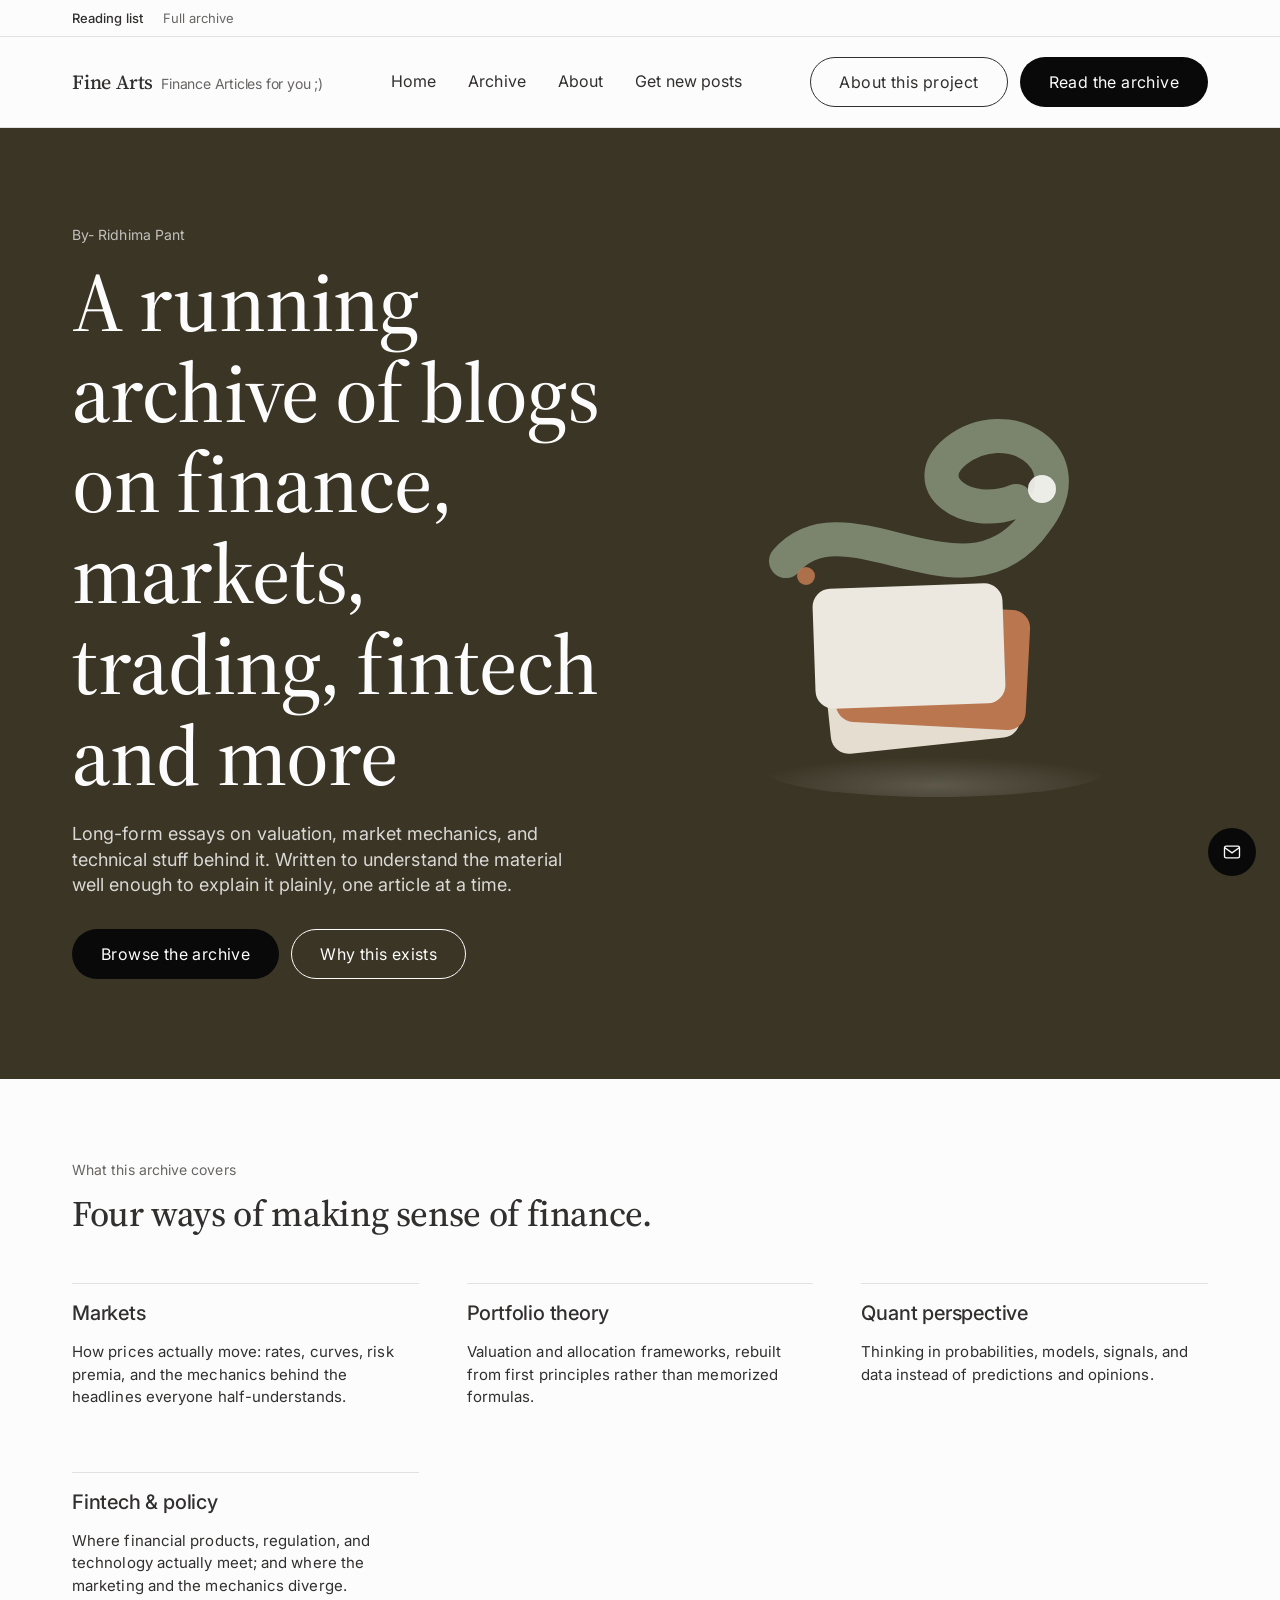
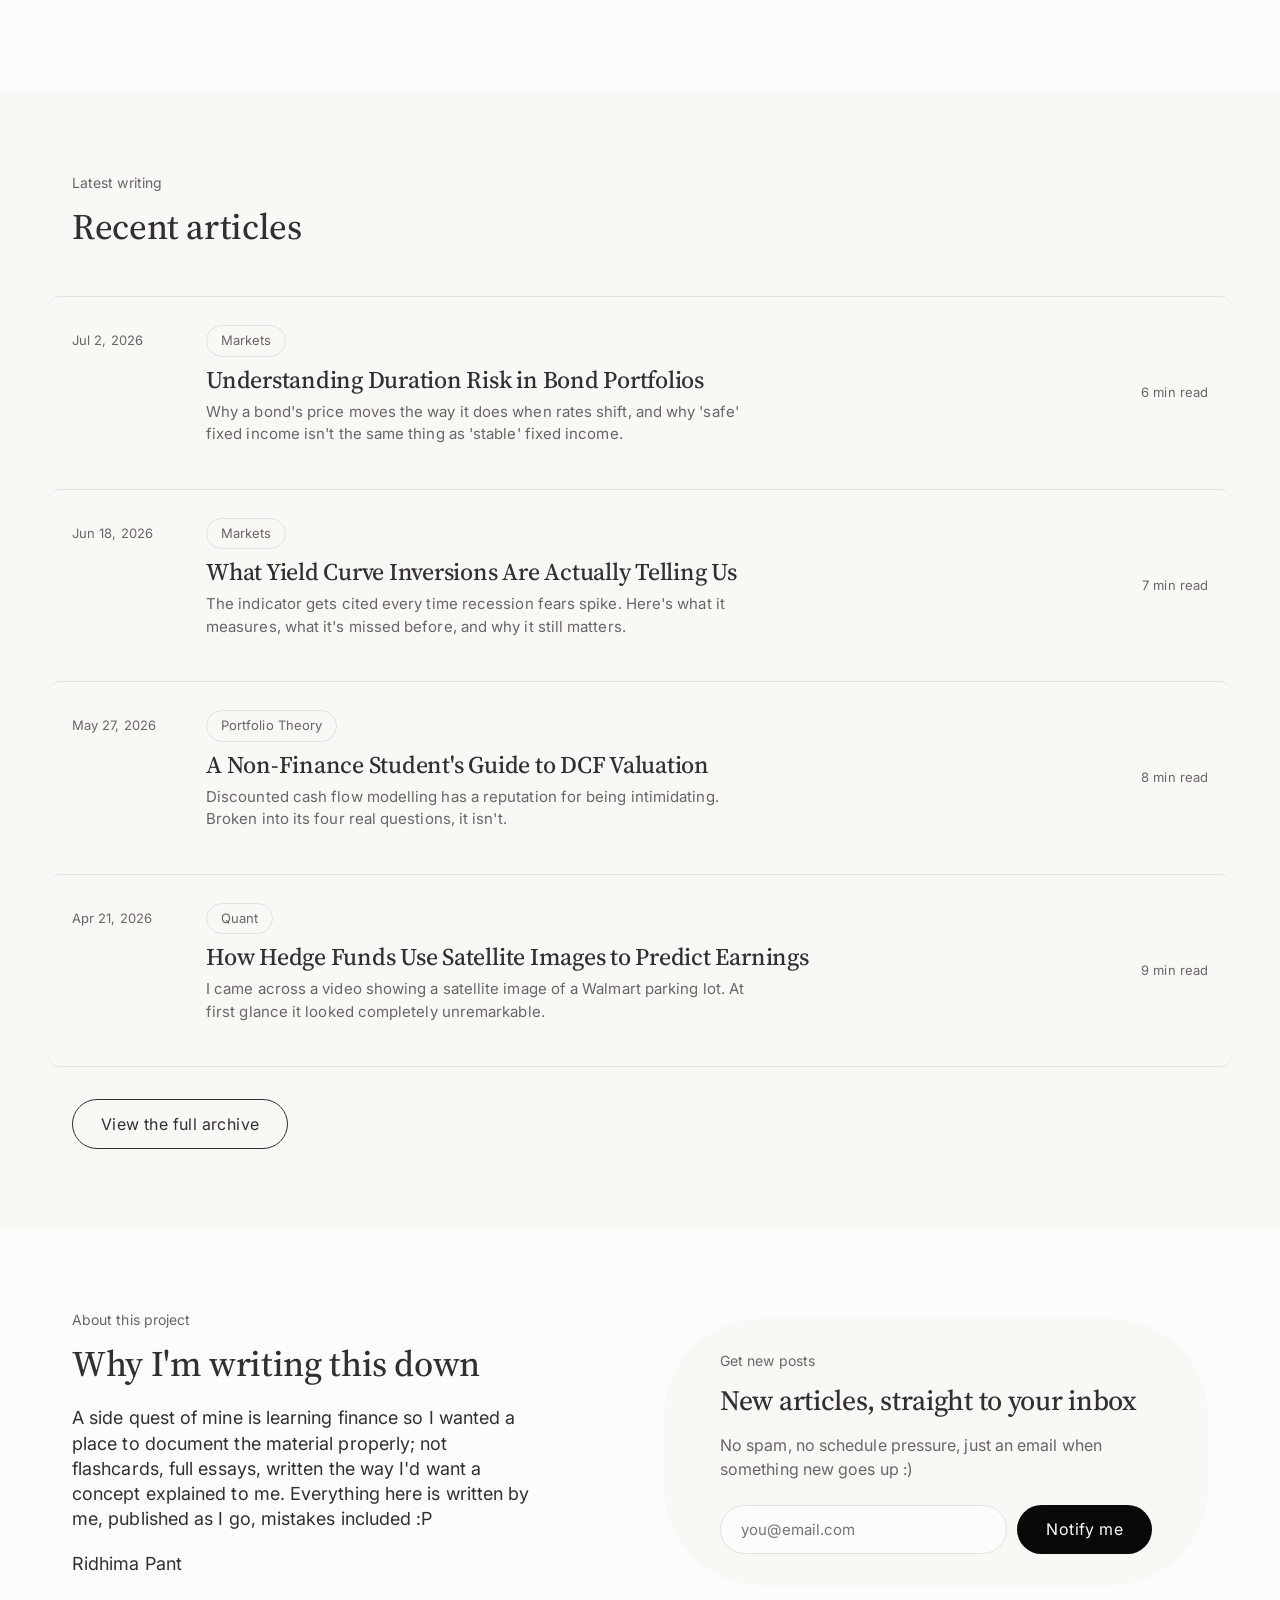
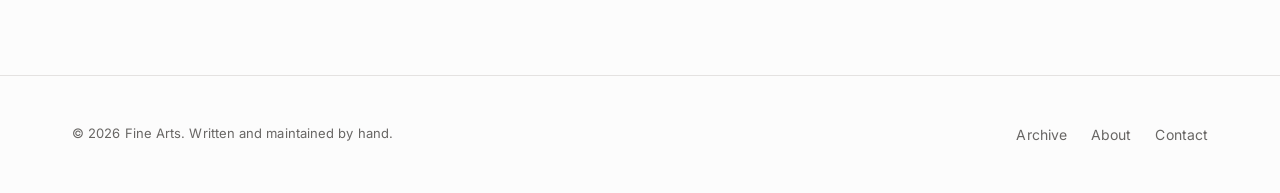
==== commit 66e3bee4: "Update index.html" ====
--- a/index.html
+++ b/index.html
@@ -78,7 +78,7 @@
   <div class="wrap">
     <div class="section-head left reveal">
       <p class="eyebrow">What this archive covers</p>
-      <h2 class="heading">Three lenses on the same material</h2>
+      <h2 class="heading">Four ways of making sense of finance.</h2>
     </div>
     <div class="feature-row reveal">
       <div class="feature-col">
@@ -87,11 +87,15 @@
       </div>
       <div class="feature-col">
         <h3>Portfolio theory</h3>
-        <p>Valuation and allocation frameworks, rebuilt from first principles rather than repeated as formulas to memorize.</p>
+        <p>Valuation and allocation frameworks, rebuilt from first principles rather than memorized formulas.</p>
+      </div>
+      <div class="feature-col">
+        <h3>Quant perspective</h3>
+        <p>Thinking in probabilities, models, signals, and data instead of predictions and opinions.</p>
       </div>
       <div class="feature-col">
         <h3>Fintech &amp; policy</h3>
-        <p>Where financial products, regulation, and technology actually meet, and where the marketing and the mechanics diverge.</p>
+        <p>Where financial products, regulation, and technology actually meet; and where the marketing and the mechanics diverge.</p>
       </div>
     </div>
   </div>
@@ -120,6 +124,7 @@
       <p class="eyebrow">About this project</p>
       <h2 class="heading">Why I'm writing this down</h2>
       <p class="lead">A side quest of mine is learning finance so I wanted a place to document the material properly; not flashcards, full essays, written the way I'd want a concept explained to me. Everything here is written by me, published as I go, mistakes included :P</p>
+      <p class="lead"> <a href="https://ridhimabrb.github.io/RPortfolio/"> Ridhima Pant</a></p>
     </div>
     <div class="soft-card" id="subscribe">
       <p class="eyebrow" style="margin-bottom:8px;">Get new posts</p>
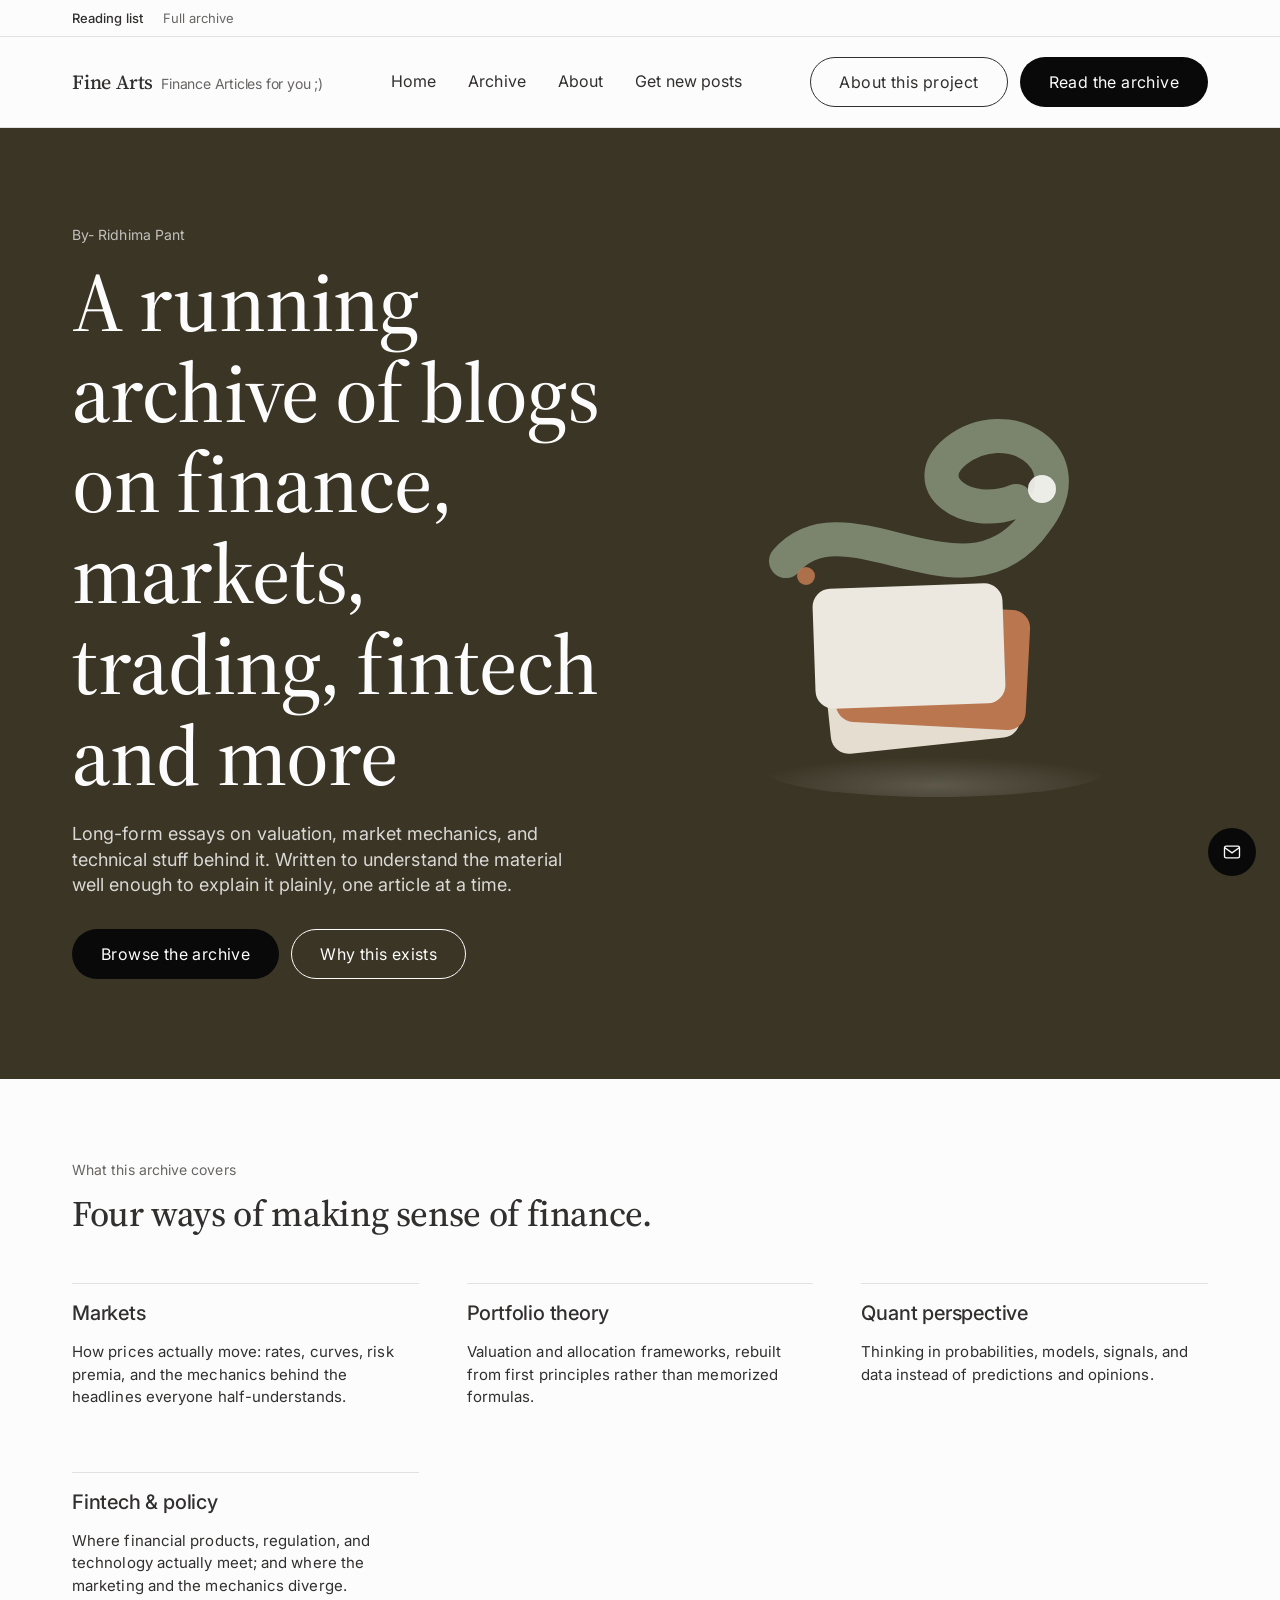
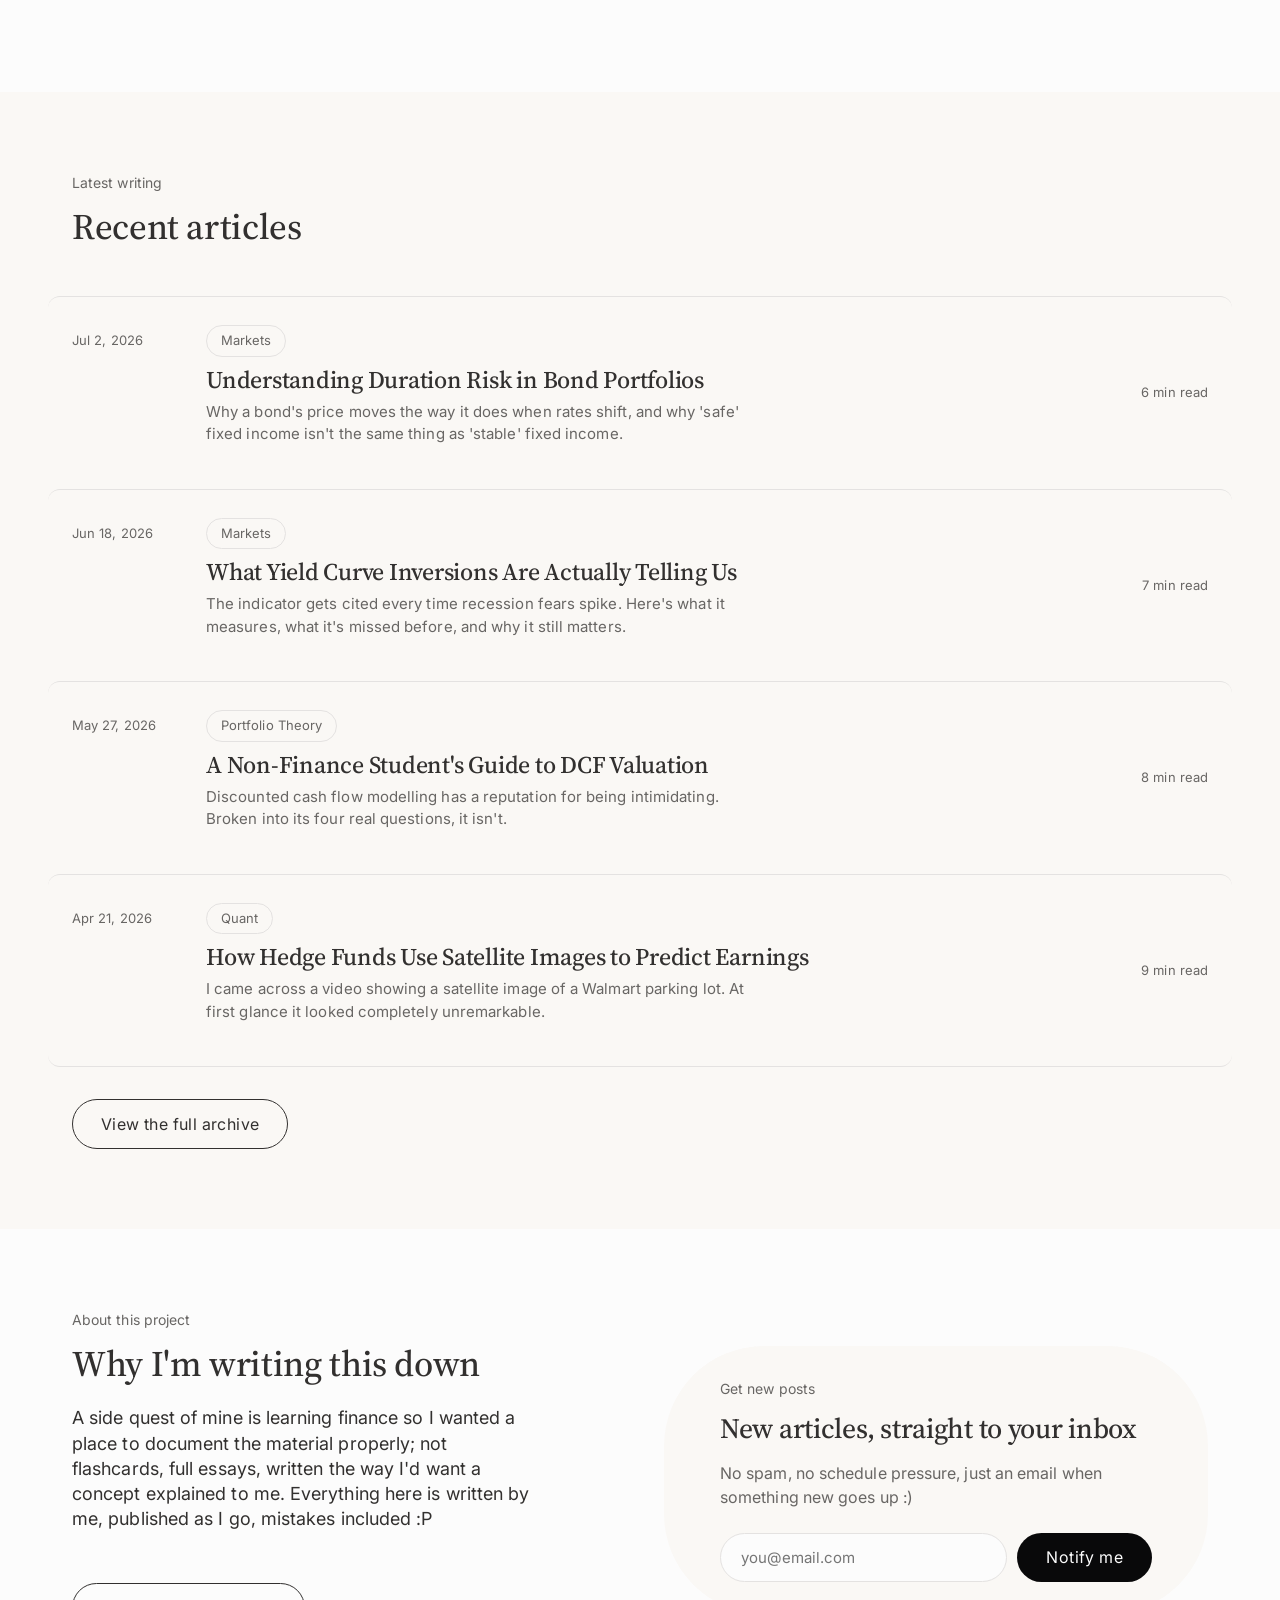
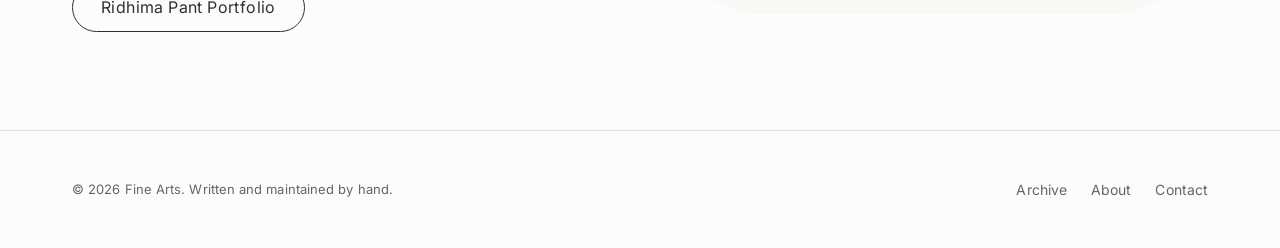
==== commit ae620980: "Update index.html" ====
--- a/index.html
+++ b/index.html
@@ -124,7 +124,7 @@
       <p class="eyebrow">About this project</p>
       <h2 class="heading">Why I'm writing this down</h2>
       <p class="lead">A side quest of mine is learning finance so I wanted a place to document the material properly; not flashcards, full essays, written the way I'd want a concept explained to me. Everything here is written by me, published as I go, mistakes included :P</p>
-      <p class="lead"> <a href="https://ridhimabrb.github.io/RPortfolio/"> Ridhima Pant</a></p>
+      <p class="lead"> <a class="pill pill-outline" href="https://ridhimabrb.github.io/RPortfolio/"> Ridhima Pant Portfolio</a></p>
     </div>
     <div class="soft-card" id="subscribe">
       <p class="eyebrow" style="margin-bottom:8px;">Get new posts</p>
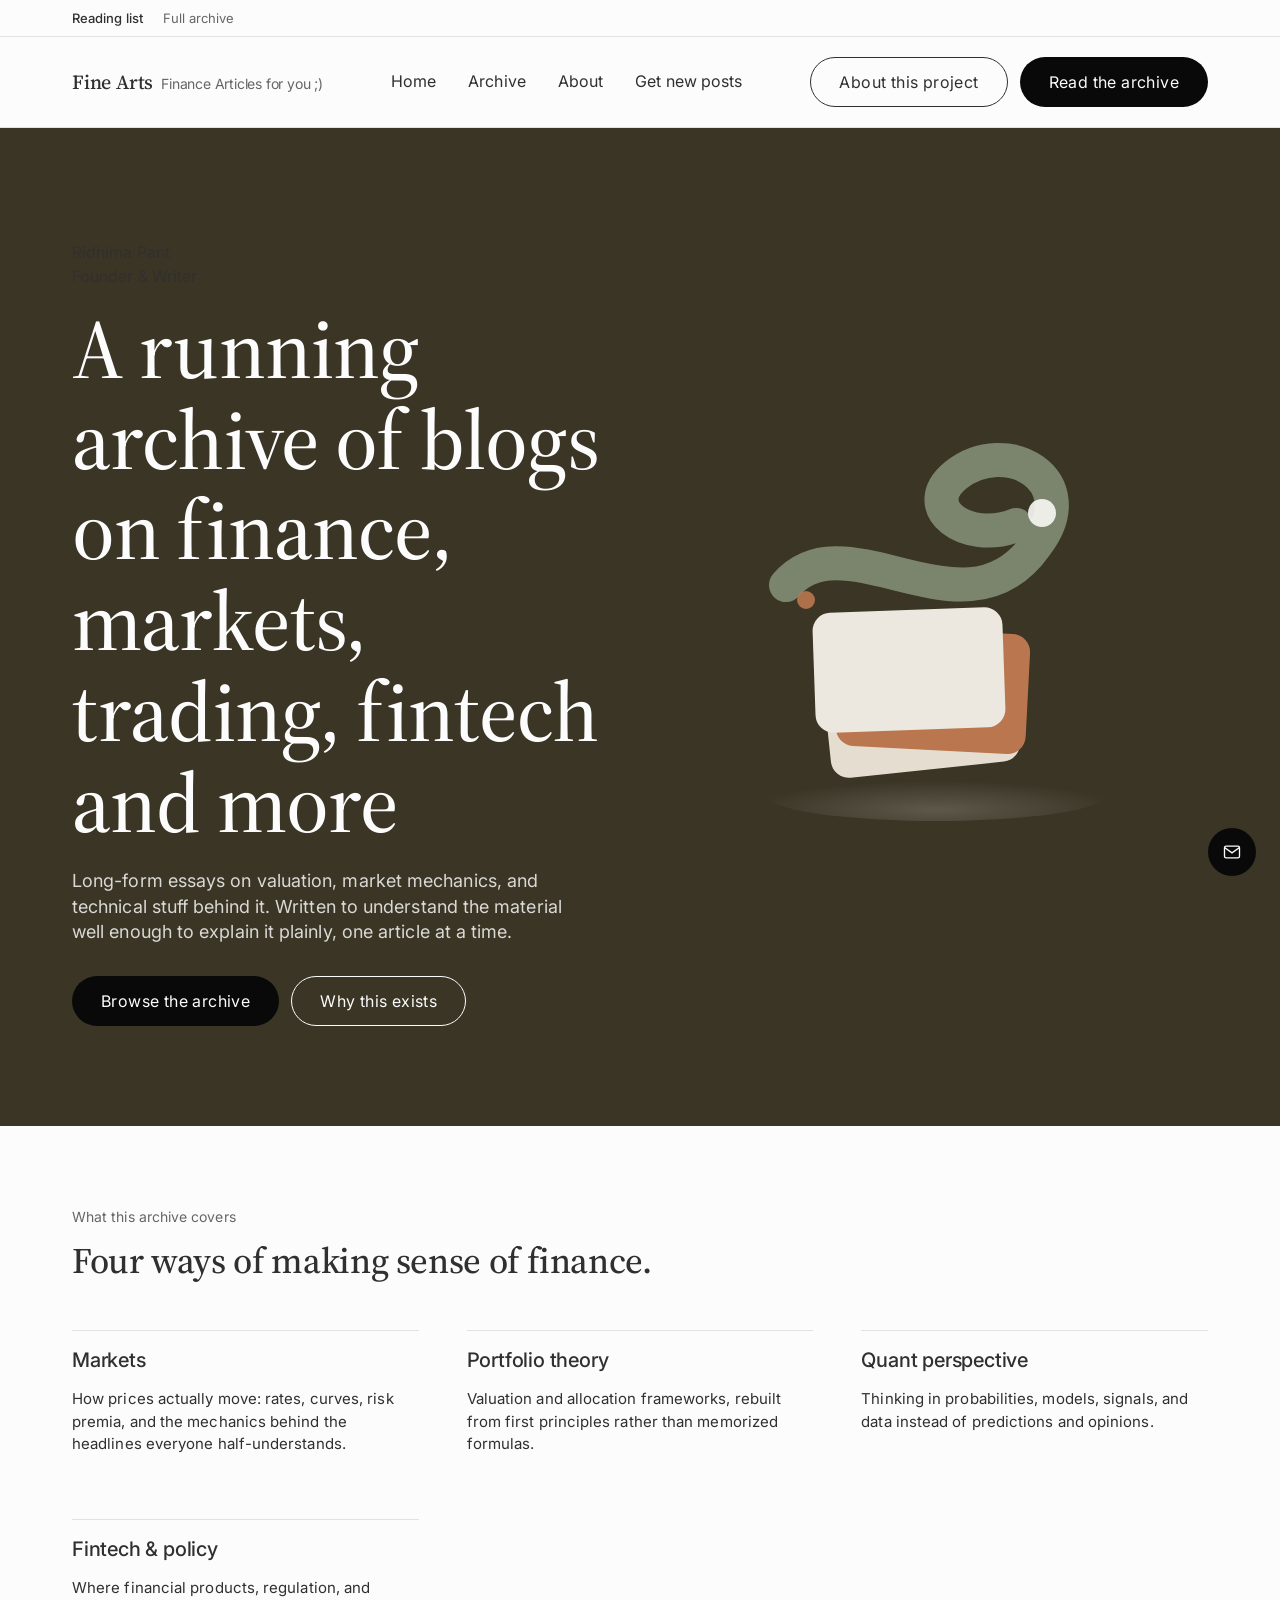
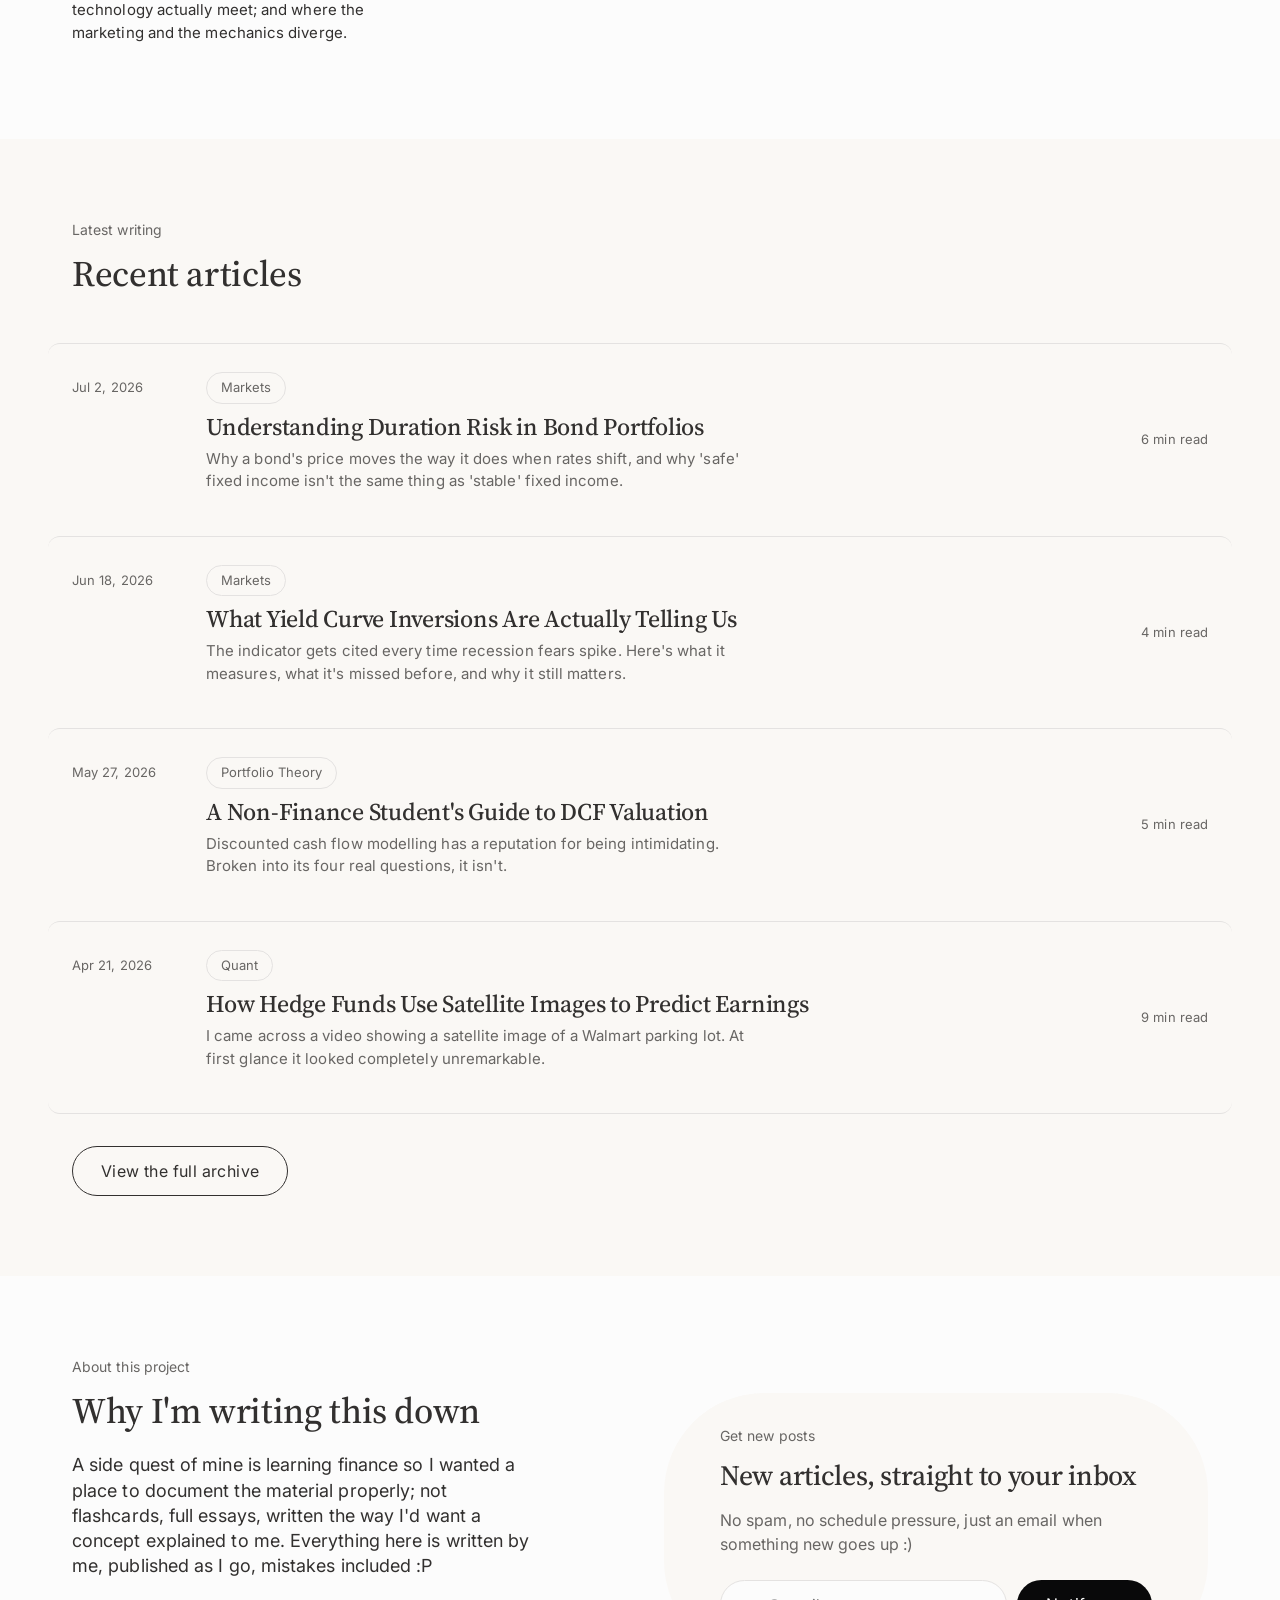
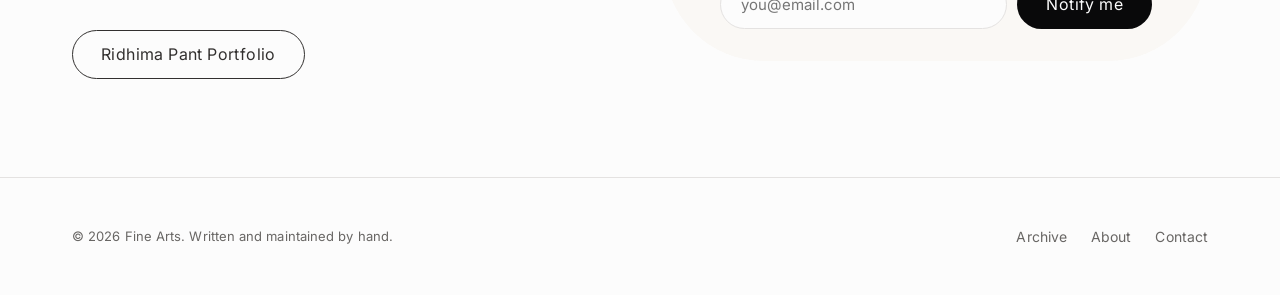
==== commit 711986d8: "Update index.html" ====
--- a/index.html
+++ b/index.html
@@ -35,7 +35,7 @@
 <section class="hero">
   <div class="wrap">
     <div class="hero-copy">
-      <p class="eyebrow">By- Ridhima Pant</p>
+      <p class="byline">Ridhima Pant <br>Founder & Writer</p>
       <h1 class="display">A running archive of blogs on finance, markets, trading, fintech and more</h1>
       <p class="lead">Long-form essays on valuation, market mechanics, and technical stuff behind it. Written to understand the material well enough to explain it plainly, one article at a time.</p>
       <div class="hero-ctas">
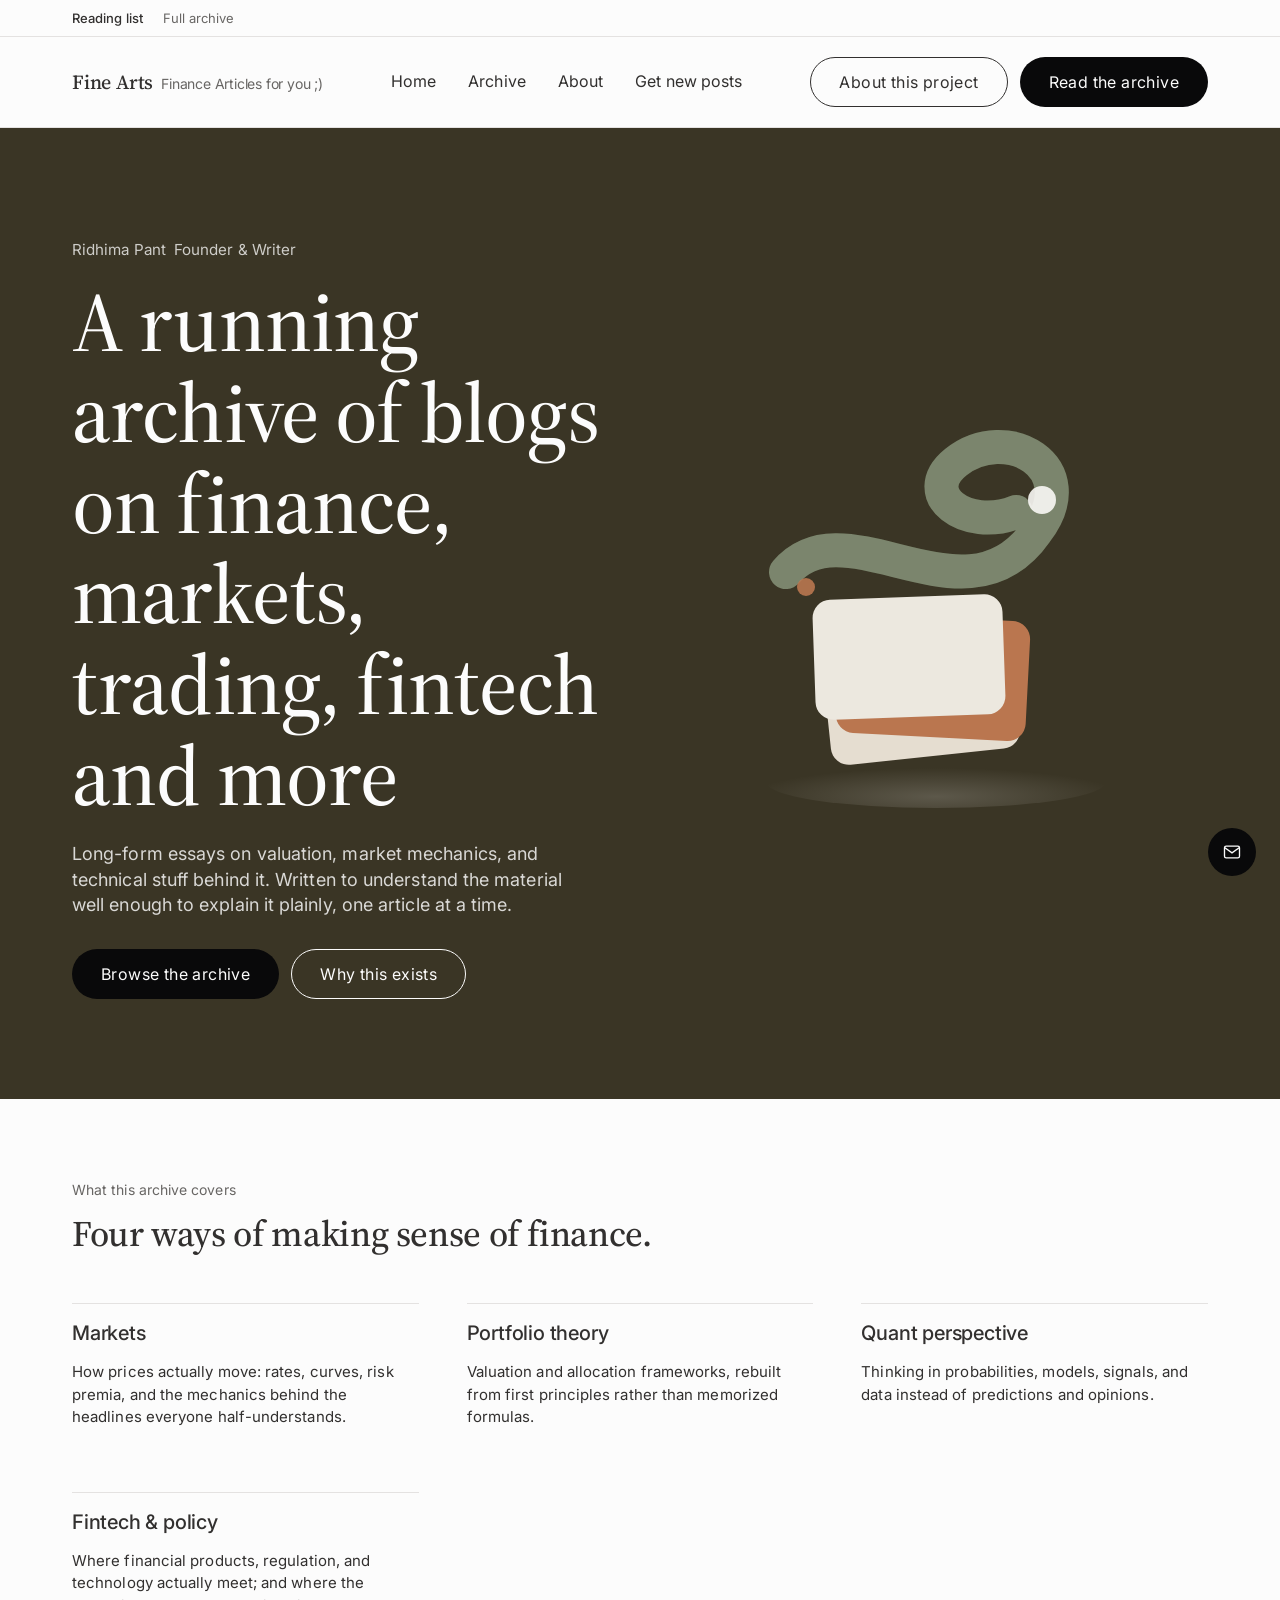
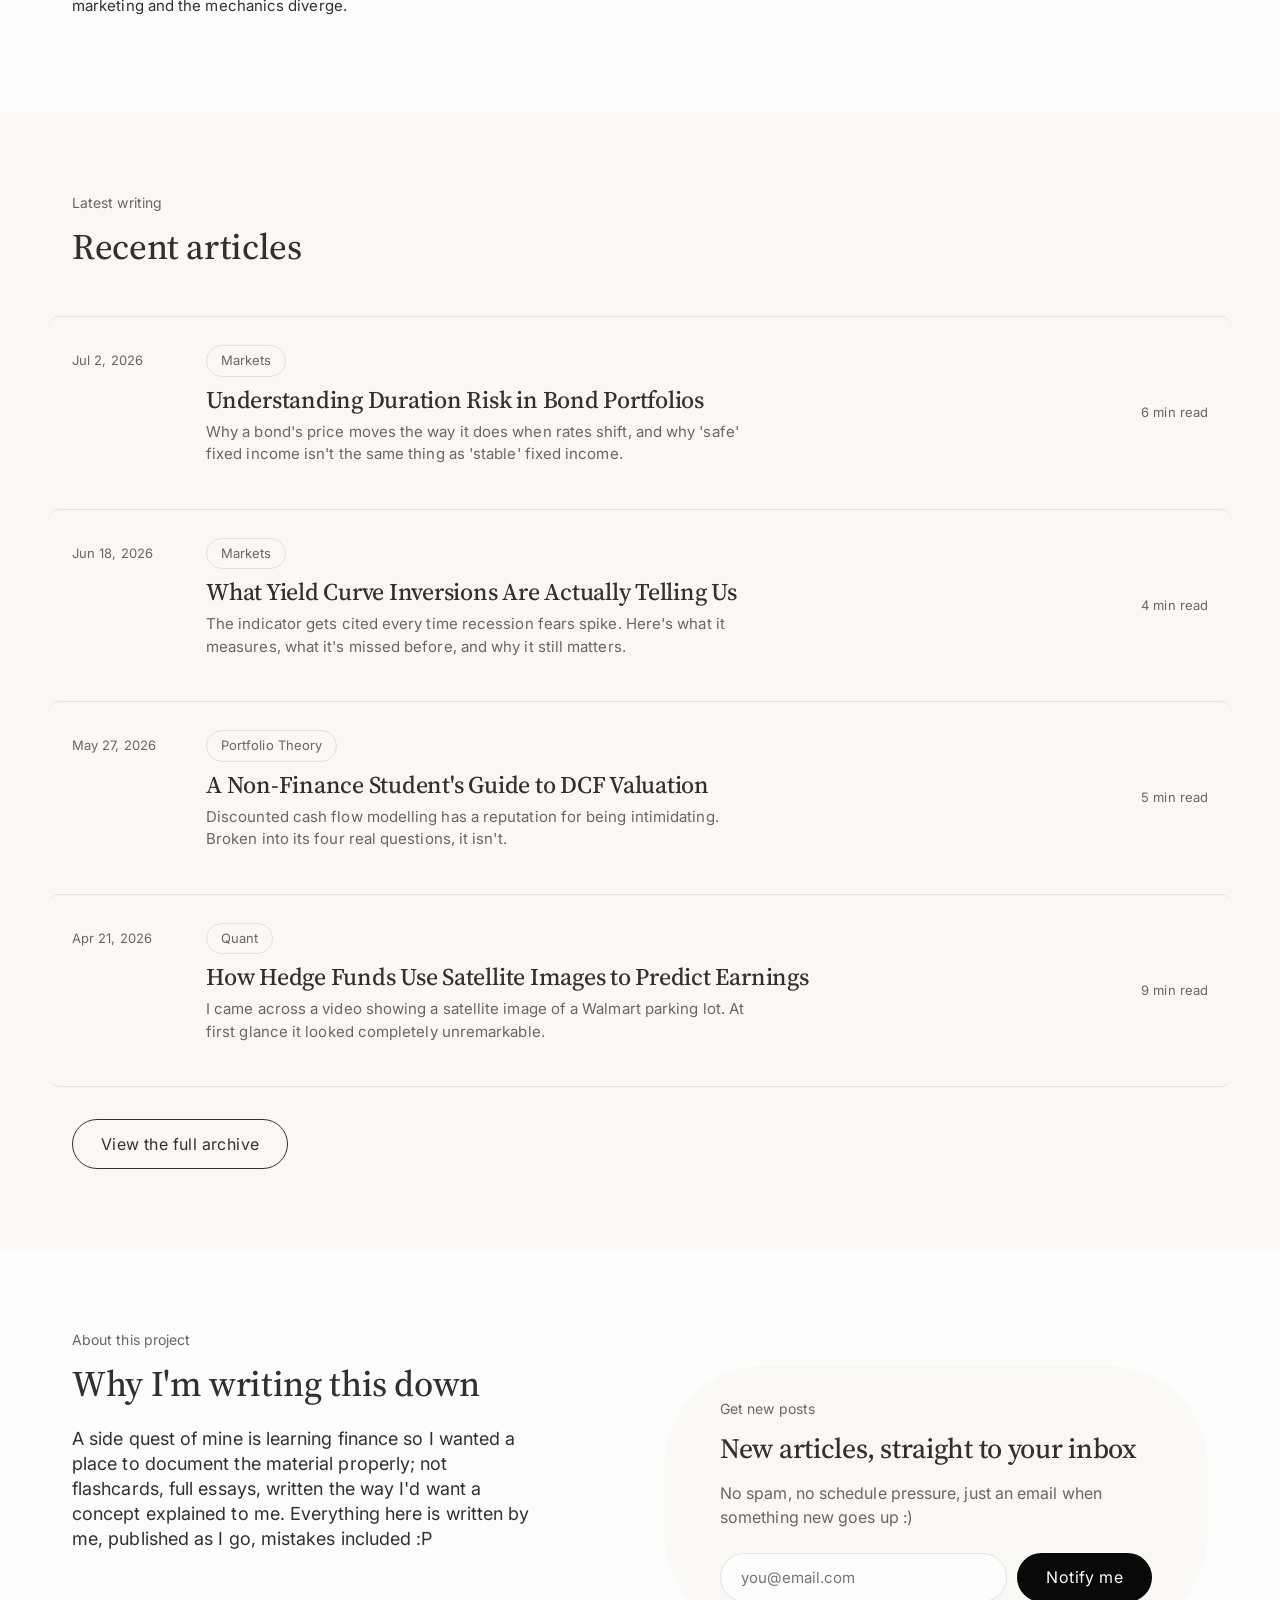
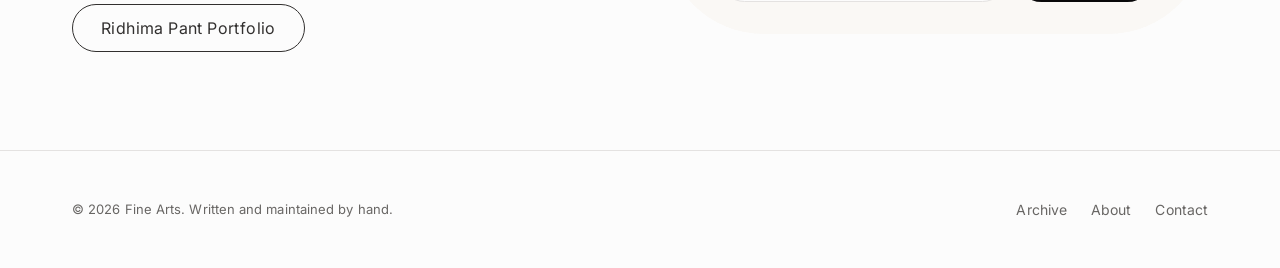
==== commit aa8c8188: "Update index.html" ====
--- a/index.html
+++ b/index.html
@@ -35,7 +35,10 @@
 <section class="hero">
   <div class="wrap">
     <div class="hero-copy">
-      <p class="byline">Ridhima Pant <br>Founder & Writer</p>
+      <div class="byline">
+          <p class="author-name">Ridhima Pant</p>
+          <p class="author-role">Founder &amp; Writer</p>
+      </div>
       <h1 class="display">A running archive of blogs on finance, markets, trading, fintech and more</h1>
       <p class="lead">Long-form essays on valuation, market mechanics, and technical stuff behind it. Written to understand the material well enough to explain it plainly, one article at a time.</p>
       <div class="hero-ctas">
--- a/css/style.css
+++ b/css/style.css
@@ -120,7 +120,18 @@
   color: var(--color-pebble);
   margin: 0 0 12px;
 }
-
+.byline {
+    display:flex;
+    align-items:center;
+    gap:.5rem;
+    font-size:.95rem;
+    color:rgba(255,255,255,.75);
+}
+
+.byline span{
+    font-weight:600;
+    color:#fff;
+}
 .lead {
   font-family: var(--font-the-future);
   font-size: var(--text-subheading);
